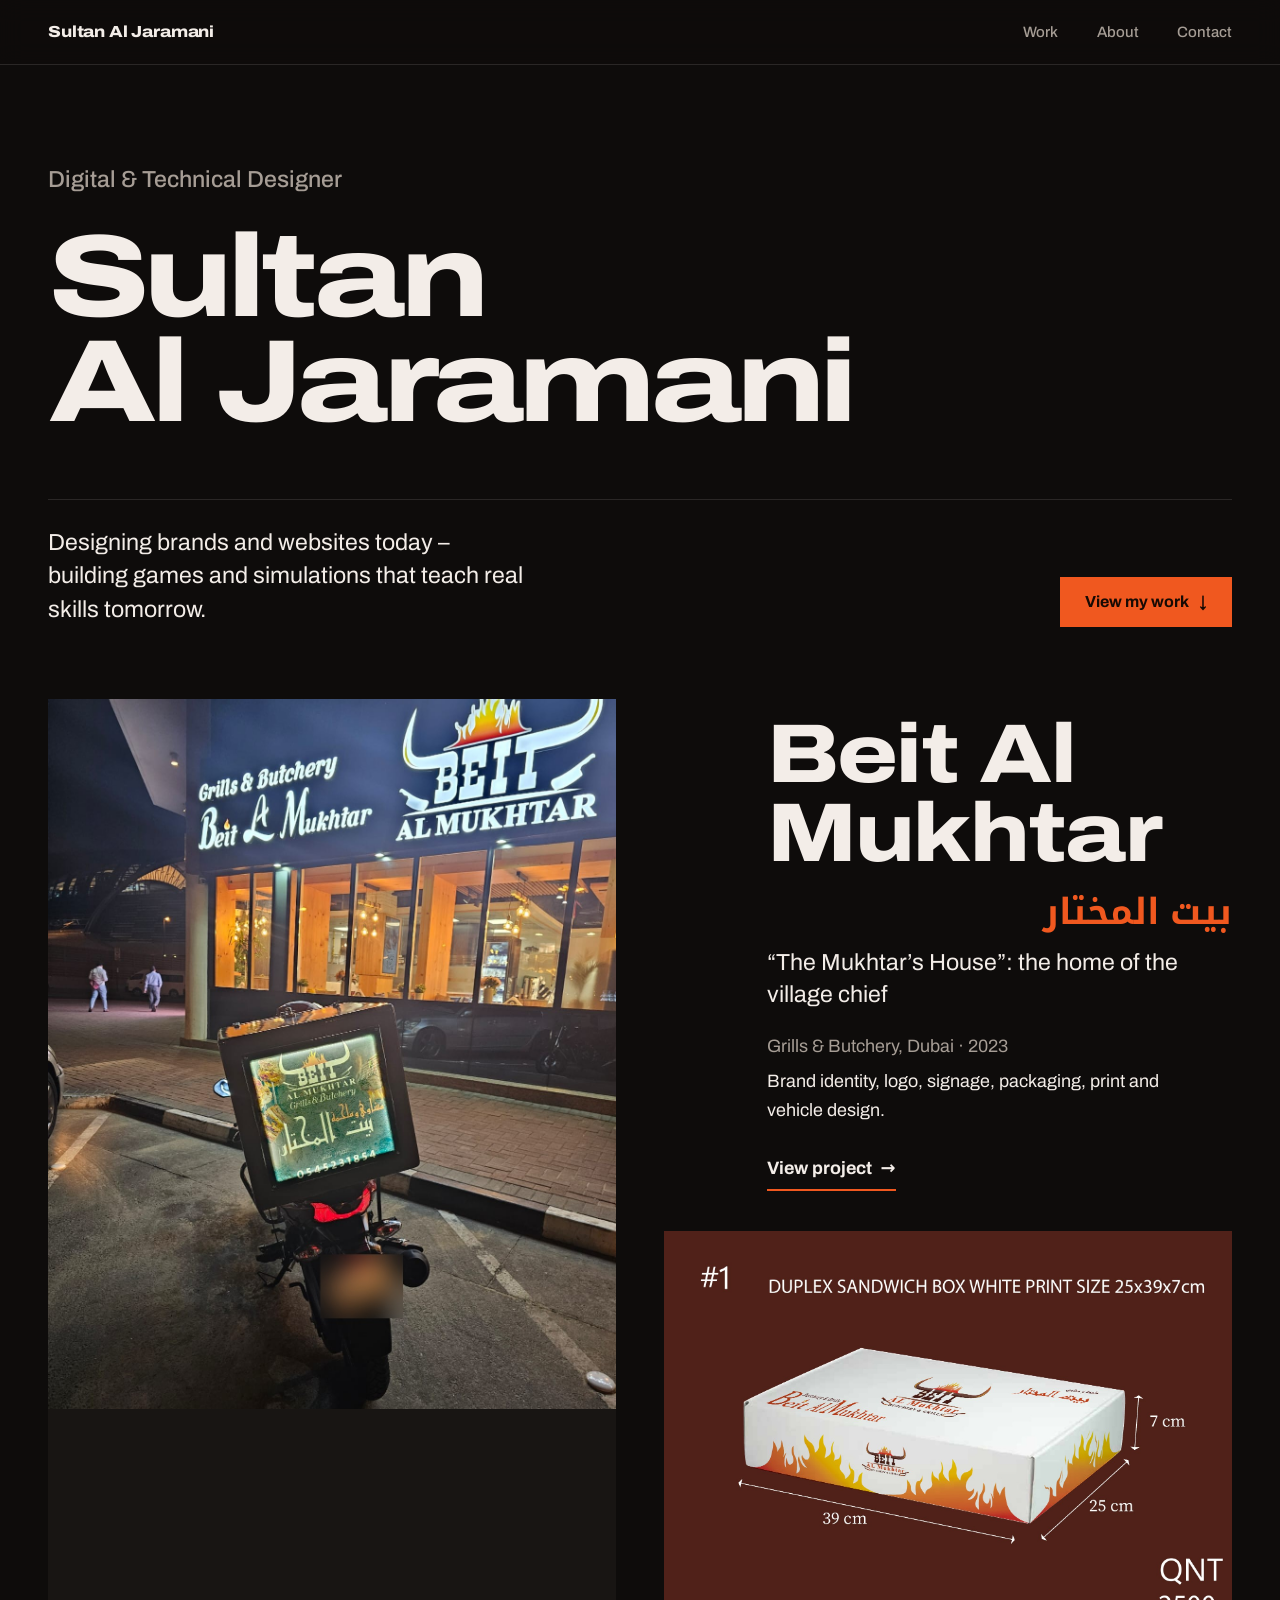
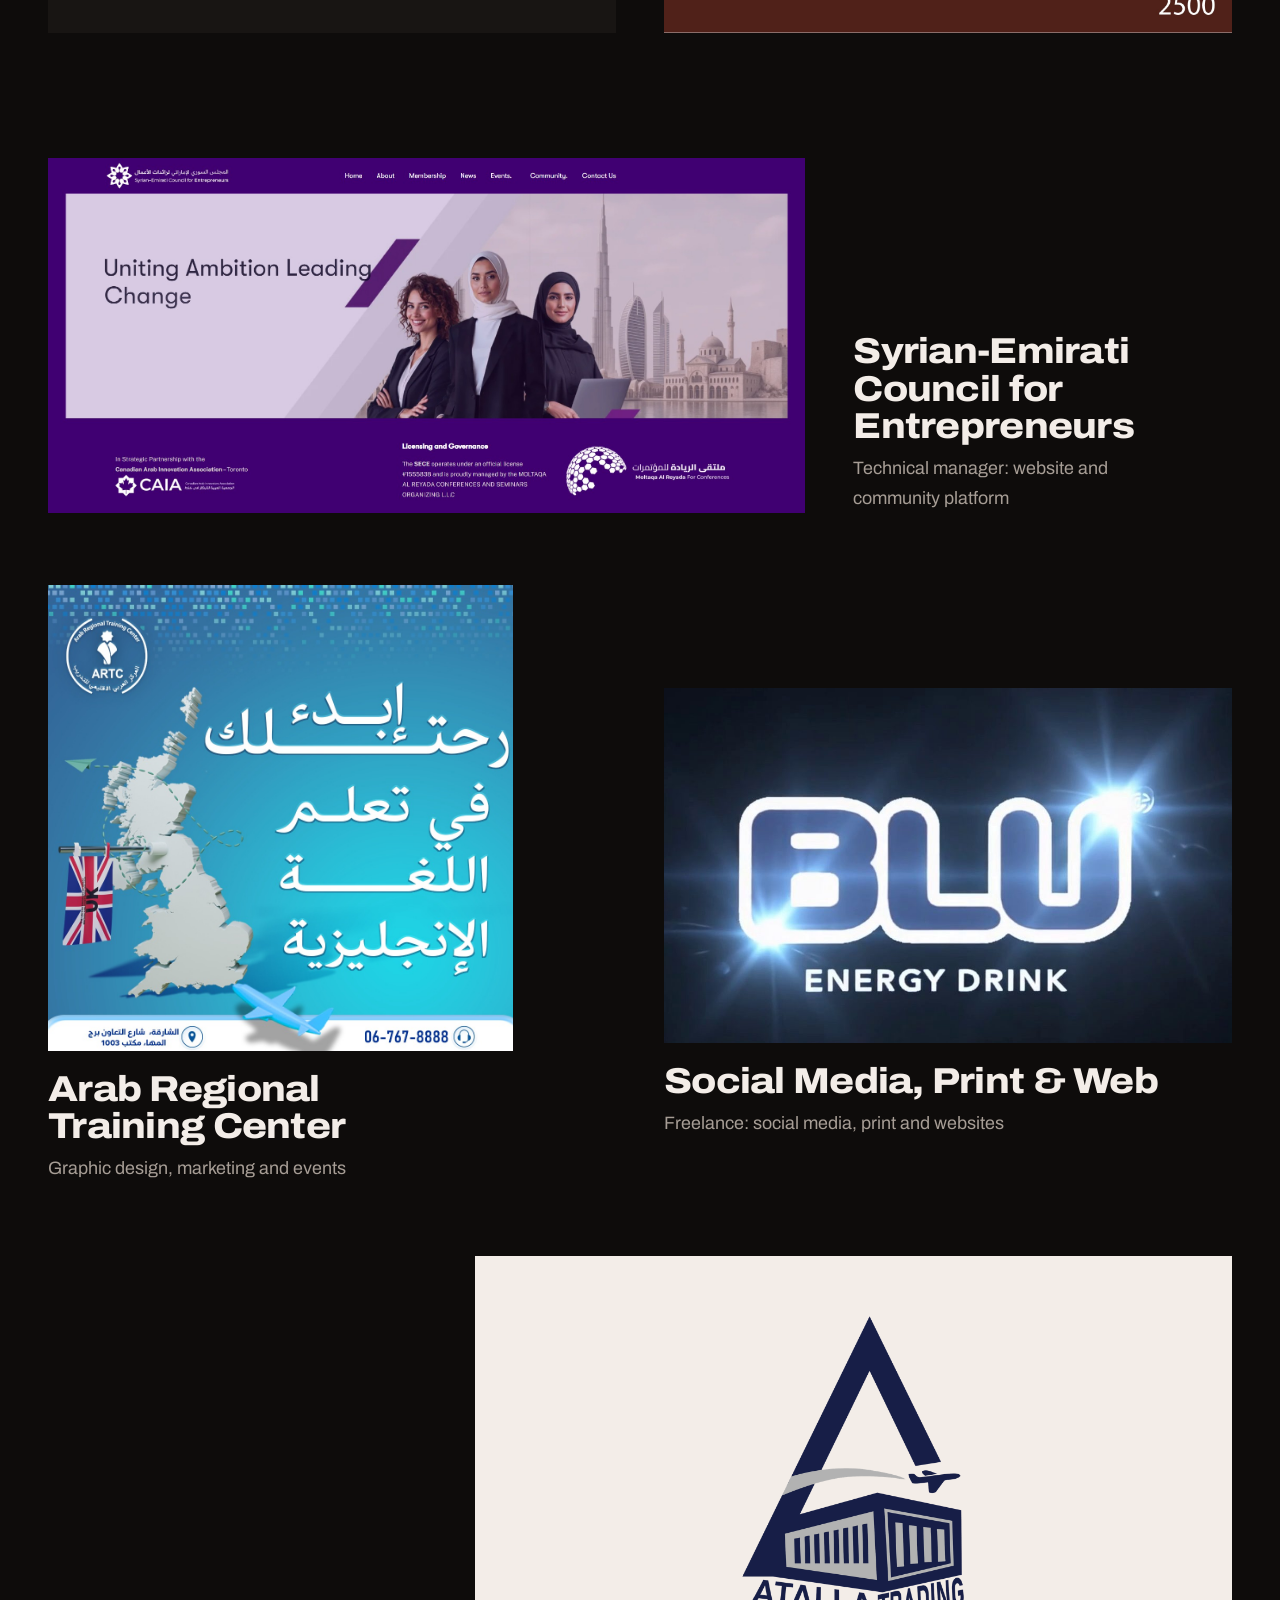
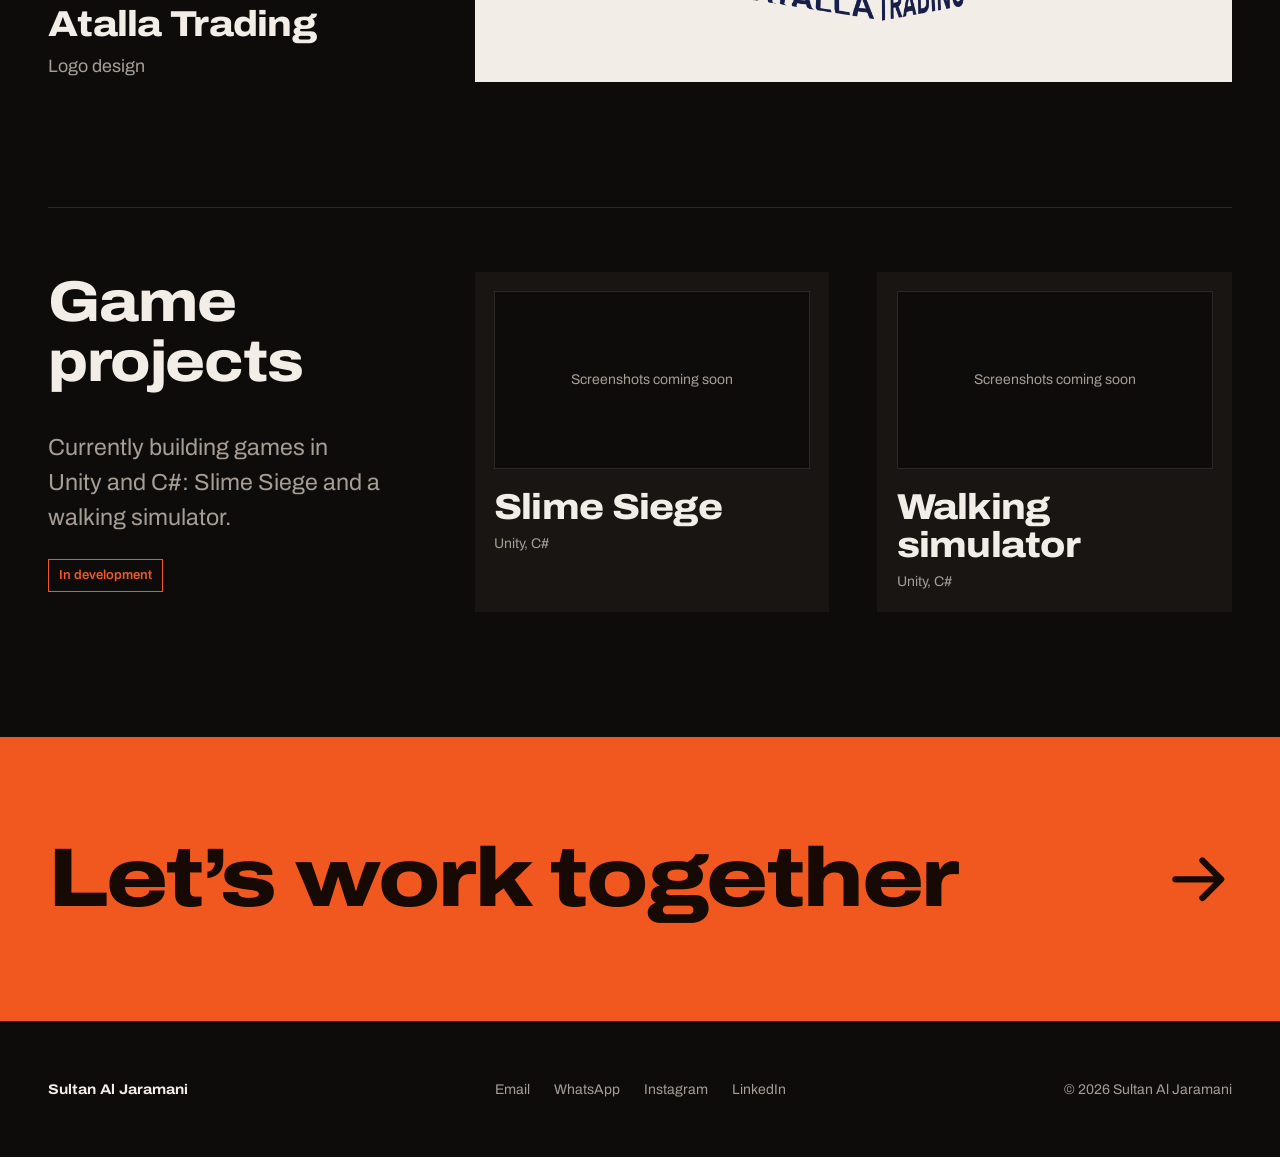
==== index.html @ d16568a1 "First version of my portfolio website Home, five project pages (Beit Al Mukhtar, Syrian-Emirati Coun" ====
<!DOCTYPE html>
<html lang="en">
<head>
  <!-- ======================================================
       HEAD: information for the browser and for Google /
       social media. Visitors don't see this part.
       ====================================================== -->
  <meta charset="utf-8">
  <meta name="viewport" content="width=device-width, initial-scale=1">

  <!-- SEO: the title shows in the browser tab and in Google results -->
  <title>Sultan Al Jaramani | Digital &amp; Technical Designer</title>
  <meta name="description" content="Portfolio of Sultan Al Jaramani, Digital &amp; Technical Designer. Brand identity, websites, social media and print design for businesses in the UAE and the Netherlands.">
  <link rel="canonical" href="https://sultan200355.github.io/">

  <!-- SOCIAL SHARING (Open Graph): the preview card on WhatsApp, LinkedIn, Facebook -->
  <meta property="og:type" content="website">
  <meta property="og:site_name" content="Sultan Al Jaramani">
  <meta property="og:title" content="Sultan Al Jaramani | Digital &amp; Technical Designer">
  <meta property="og:description" content="Designing brands and websites today – building games and simulations that teach real skills tomorrow.">
  <meta property="og:url" content="https://sultan200355.github.io/">
  <meta property="og:image" content="https://sultan200355.github.io/images/og-image.jpg">
  <meta property="og:image:width" content="1200">
  <meta property="og:image:height" content="630">
  <meta property="og:image:alt" content="The Beit Al Mukhtar restaurant sign at night">
  <meta name="twitter:card" content="summary_large_image">

  <meta name="theme-color" content="#0e0c0b">
  <link rel="icon" href="favicon.svg" type="image/svg+xml">

  <!-- Start loading the main font early, so text appears in the right font faster -->
  <link rel="preload" href="fonts/archivo-latin.woff2" as="font" type="font/woff2" crossorigin>
  <link rel="stylesheet" href="css/style.css">

  <!-- Tells the CSS that JavaScript is working (used for the fade-in effect) -->
  <script>document.documentElement.classList.add("js");</script>
  <script src="js/main.js" defer></script>

  <!-- Structured data: helps Google understand this site is about a person -->
  <script type="application/ld+json">
  {
    "@context": "https://schema.org",
    "@type": "Person",
    "name": "Sultan Al Jaramani",
    "jobTitle": "Digital & Technical Designer",
    "url": "https://sultan200355.github.io/"
  }
  </script>
</head>

<body>
  <a class="skip-link" href="#main">Skip to content</a>

  <!-- ======================================================
       HEADER (same on every page)
       aria-current="page" marks the page you are on.
       ====================================================== -->
  <header class="site-header">
    <div class="container site-header__inner">
      <a class="site-logo" href="index.html" aria-label="Sultan Al Jaramani, home">Sultan<span class="site-logo__last"> Al Jaramani</span></a>
      <nav class="site-nav" aria-label="Main">
        <ul class="site-nav__list">
          <li><a href="index.html#work">Work</a></li>
          <li><a href="about.html">About</a></li>
          <li><a href="contact.html">Contact</a></li>
        </ul>
      </nav>
    </div>
  </header>

  <main id="main">

    <!-- ====================================================
         HERO: your name, title and tagline
         ==================================================== -->
    <section class="hero">
      <div class="container">
        <p class="hero__role">Digital &amp; Technical Designer</p>
        <h1 class="hero__name"><span>Sultan</span> <span>Al&nbsp;Jaramani</span></h1>
        <div class="hero__footer">
          <p class="hero__tagline">Designing brands and websites today – building games and simulations that teach real skills tomorrow.</p>
          <a class="btn btn--primary" href="#work">View my work <span class="btn__arrow" aria-hidden="true">&darr;</span></a>
        </div>
      </div>
    </section>

    <!-- ====================================================
         WORK
         ==================================================== -->
    <section id="work" aria-labelledby="work-title">
      <h2 id="work-title" class="sr-only">Selected work</h2>

      <!-- FEATURED PROJECT: Beit Al Mukhtar, shown big -->
      <article class="featured">
        <div class="container featured__grid">
          <a class="media featured__main reveal" href="projects/beit-al-mukhtar.html" tabindex="-1" aria-hidden="true">
            <!-- No loading="lazy" here: this photo is near the top, so it should load right away -->
            <img src="images/beit-al-mukhtar/facade-real-night-delivery.jpg"
                 width="1200" height="1600"
                 alt="Beit Al Mukhtar restaurant at night, with the lit-up sign and a branded delivery box on a motorbike">
          </a>

          <div class="featured__body reveal">
            <h3 class="featured__title">Beit Al Mukhtar</h3>
            <p class="featured__ar" lang="ar" dir="rtl">بيت المختار</p>
            <p class="featured__meaning">&ldquo;The Mukhtar&rsquo;s House&rdquo;: the home of the village chief</p>
            <p class="featured__meta">Grills &amp; Butchery, Dubai · 2023</p>
            <p class="featured__role">Brand identity, logo, signage, packaging, print and vehicle design.</p>
            <a class="link-arrow featured__link" href="projects/beit-al-mukhtar.html">View project <span class="btn__arrow" aria-hidden="true">&rarr;</span></a>
          </div>

          <a class="media featured__second reveal" href="projects/beit-al-mukhtar.html" tabindex="-1" aria-hidden="true">
            <img src="images/beit-al-mukhtar/packaging/packaging-02.jpg"
                 width="1754" height="1241"
                 loading="lazy" decoding="async"
                 alt="Beit Al Mukhtar sandwich box with the logo and printed flames">
          </a>
        </div>
      </article>

      <!-- OTHER PROJECTS -->
      <div class="container work-grid">

        <article class="card card--wide reveal">
          <div class="media card__media">
            <img src="images/syrian-emirati-council/home-desktop.jpg"
                 width="1909" height="897"
                 loading="lazy" decoding="async"
                 alt="Home page of the Syrian-Emirati Council for Entrepreneurs website on desktop">
          </div>
          <div class="card__body">
            <h3 class="card__title"><a href="projects/syrian-emirati-council.html">Syrian-Emirati Council for Entrepreneurs</a></h3>
            <p class="card__meta">Technical manager: website and community platform</p>
          </div>
        </article>

        <article class="card card--left reveal">
          <div class="media card__media">
            <img class="ratio-1x1" src="images/artc/post-english-course.jpg"
                 width="1080" height="1080"
                 loading="lazy" decoding="async"
                 alt="ARTC social media post in Arabic inviting people to start learning English, with a 3D map of the UK and a British flag">
          </div>
          <div class="card__body">
            <h3 class="card__title"><a href="projects/artc.html">Arab Regional Training Center</a></h3>
            <p class="card__meta">Graphic design, marketing and events</p>
          </div>
        </article>

        <article class="card card--right reveal">
          <div class="media card__media">
            <img src="images/social-media/blu-energy-drink-endcard.jpg"
                 width="1080" height="685"
                 loading="lazy" decoding="async"
                 alt="The glowing BLU Energy Drink logo from the end of a video ad">
          </div>
          <div class="card__body">
            <h3 class="card__title"><a href="projects/social-media.html">Social Media, Print &amp; Web</a></h3>
            <p class="card__meta">Freelance: social media, print and websites</p>
          </div>
        </article>

        <!-- card--flip puts the image on the right on wide screens -->
        <article class="card card--wide card--flip reveal">
          <div class="media card__media">
            <div class="logo-panel">
              <img class="logo-panel__img" src="images/atalla-trading/logo.png"
                   width="908" height="1200"
                   loading="lazy" decoding="async"
                   alt="Atalla Trading logo: a large letter A with a shipping container, a cargo plane and the words Atalla Trading, in navy and grey">
            </div>
          </div>
          <div class="card__body">
            <h3 class="card__title"><a href="projects/atalla-trading.html">Atalla Trading</a></h3>
            <p class="card__meta">Logo design</p>
          </div>
        </article>

      </div>
    </section>

    <!-- ====================================================
         GAME PROJECTS: coming soon
         ==================================================== -->
    <section class="games" aria-labelledby="games-title">
      <div class="container games__grid">
        <div class="games__intro reveal">
          <h2 id="games-title" class="section-title">Game projects</h2>
          <p>Currently building games in Unity and C#: Slime Siege and a walking simulator.</p>
          <span class="status">In development</span>
        </div>

        <!-- When you have a screenshot, replace the <div class="soon">...</div> with an <img>
             (see GUIDE.md, section 3c), and add a sentence about the game under the title. -->
        <ul class="games__list">
          <li class="game-card reveal">
            <div class="soon" aria-hidden="true">Screenshots coming soon</div>
            <h3 class="game-card__title">Slime Siege</h3>
            <p class="game-card__meta">Unity, C#</p>
          </li>
          <li class="game-card reveal">
            <div class="soon" aria-hidden="true">Screenshots coming soon</div>
            <h3 class="game-card__title">Walking simulator</h3>
            <p class="game-card__meta">Unity, C#</p>
          </li>
        </ul>
      </div>
    </section>

    <!-- ====================================================
         CALL TO ACTION: the orange band
         ==================================================== -->
    <section class="cta">
      <div class="container">
        <a class="cta__link" href="contact.html">
          <h2 class="cta__title">Let&rsquo;s work together</h2>
          <svg class="icon-arrow cta__arrow" viewBox="0 0 256 256" aria-hidden="true"><path d="M224.49,136.49l-72,72a12,12,0,0,1-17-17L187,140H40a12,12,0,0,1,0-24H187L135.51,64.48a12,12,0,0,1,17-17l72,72A12,12,0,0,1,224.49,136.49Z"/></svg>
        </a>
      </div>
    </section>

  </main>

  <!-- ======================================================
       FOOTER (same on every page)
       ====================================================== -->
  <footer class="site-footer">
    <div class="container site-footer__inner">
      <p class="site-footer__name">Sultan Al Jaramani</p>
      <ul class="site-footer__links">
        <li><a href="mailto:[MY EMAIL]">Email</a></li>
        <li><a href="https://wa.me/[WHATSAPP NUMBER]">WhatsApp</a></li>
        <li><a href="[INSTAGRAM LINK]">Instagram</a></li>
        <li><a href="[LINKEDIN LINK]">LinkedIn</a></li>
      </ul>
      <p class="site-footer__copy">&copy; <span data-year>2026</span> Sultan Al Jaramani</p>
    </div>
  </footer>
</body>
</html>
---- css/style.css ----
/* =========================================================
   SULTAN AL JARAMANI - PORTFOLIO STYLES
   ---------------------------------------------------------
   One stylesheet for the whole site. Every page loads it.

   Contents
   1.  Fonts
   2.  Design tokens   <- change colours, fonts and sizes here
   3.  Base styles
   4.  Layout helpers
   5.  Header and navigation
   6.  Buttons and links
   7.  Placeholders (boxes you still need to fill in)
   8.  Home page
   9.  Project pages
   10. Before/after slider
   11. Galleries
   12. About page
   13. Contact page
   14. Call-to-action band and footer
   15. Lightbox (the big image viewer)
   16. Animations
   ========================================================= */


/* 1. FONTS ------------------------------------------------
   The font files live in /fonts, so the site never asks
   Google (or anyone else) for them. That is faster, and
   better for visitors' privacy (important in the EU).
   "font-display: swap" shows text right away in a backup
   font while the real font is still loading. */

@font-face {
  font-family: "Archivo";
  src: url("../fonts/archivo-latin.woff2") format("woff2");
  font-weight: 100 900;   /* one file holds every weight... */
  font-stretch: 62% 125%; /* ...and every width, from narrow to extra wide */
  font-style: normal;
  font-display: swap;
}

/* The Arabic font is only downloaded on pages that actually
   contain Arabic letters. That is what unicode-range does. */
@font-face {
  font-family: "Noto Kufi Arabic";
  src: url("../fonts/noto-kufi-arabic.woff2") format("woff2");
  font-weight: 100 900;
  font-style: normal;
  font-display: swap;
  unicode-range: U+0600-06FF, U+0750-077F, U+0870-08FF, U+200C-200E, U+FB50-FDFF, U+FE70-FEFC;
}


/* 2. DESIGN TOKENS ----------------------------------------
   "Tokens" are named values. Instead of typing #f0581f in
   twenty places, we type var(--color-accent). Change it
   here once and the whole site updates. */

:root {
  /* Colours */
  --color-bg: #0e0c0b;          /* page background: warm near-black */
  --color-surface: #181513;     /* panels that sit on the background */
  --color-surface-2: #221d1a;   /* a step lighter (used in placeholder stripes) */
  --color-line: rgb(243 237 232 / 0.12);   /* thin divider lines */
  --color-line-strong: rgb(243 237 232 / 0.35);
  --color-text: #f3ede8;        /* main text: warm off-white */
  --color-muted: #a69d95;       /* secondary text */
  --color-accent: #f0581f;      /* flame orange, from the Beit Al Mukhtar brand */
  --color-accent-hover: #ff7038;
  --color-on-accent: #170a04;   /* dark text that sits on orange */
  --color-paper: #f3ede8;       /* light panel for showing logos (dark logos vanish on the dark page) */

  /* Fonts. If a letter is missing in Archivo (like Arabic),
     the browser moves on to the next font in the list. */
  --font-sans: "Archivo", "Noto Kufi Arabic", system-ui, -apple-system, "Segoe UI", Roboto, sans-serif;
  --font-arabic: "Noto Kufi Arabic", "Segoe UI", Tahoma, sans-serif;

  /* Font sizes. clamp(smallest, ideal, largest) makes text
     grow smoothly with the screen width, no jumps. */
  --step--1: 0.875rem;
  --step-0: clamp(1rem, 0.96rem + 0.2vw, 1.125rem);
  --step-1: clamp(1.15rem, 1.05rem + 0.5vw, 1.5rem);
  --step-2: clamp(1.45rem, 1.15rem + 1.4vw, 2.25rem);
  --step-3: clamp(1.9rem, 1.2rem + 3vw, 3.75rem);
  --step-4: clamp(2.4rem, 1.2rem + 5vw, 6rem);
  --step-5: clamp(2.5rem, 0.5rem + 8.5vw, 8.75rem);

  /* Spacing */
  --gutter: clamp(1rem, 4vw, 3rem);              /* space at the screen edges and between columns */
  --space-section: clamp(4.5rem, 3rem + 6vw, 9rem); /* space between big sections */
  --max-width: 1360px;                            /* the content never gets wider than this */
  --header-h: 4rem;

  /* Motion: a soft "ease out" curve used by every animation */
  --ease-out: cubic-bezier(0.16, 1, 0.3, 1);
}


/* 3. BASE STYLES ------------------------------------------
   A small reset so every browser starts from the same place,
   then the default look of text, links and images. */

*,
*::before,
*::after {
  box-sizing: border-box;
}

* {
  margin: 0;
}

html {
  color-scheme: dark;
  -webkit-text-size-adjust: 100%;
  text-size-adjust: 100%;
  /* when you jump to #work, leave room for the sticky header */
  scroll-padding-top: calc(var(--header-h) + 1.5rem);
}

body {
  min-height: 100dvh;
  background: var(--color-bg);
  color: var(--color-text);
  font-family: var(--font-sans);
  font-size: var(--step-0);
  font-stretch: 100%;
  line-height: 1.65;
  -webkit-font-smoothing: antialiased;
  -moz-osx-font-smoothing: grayscale;
}

img,
svg {
  display: block;
  max-width: 100%;
  height: auto;
}

a {
  color: inherit;
  text-decoration-thickness: 1px;
  text-underline-offset: 0.2em;
}

h1,
h2,
h3 {
  font-weight: 800;
  font-stretch: 112%;
  line-height: 1.05;
  letter-spacing: -0.02em;
  text-wrap: balance;
}

p {
  text-wrap: pretty;
}

ul[class],
ol[class] {
  list-style: none;
  padding: 0;
}

/* The orange ring you see when using the Tab key. Never remove it:
   keyboard users need it to know where they are. */
:focus-visible {
  outline: 2px solid var(--color-accent);
  outline-offset: 3px;
}

::selection {
  background: var(--color-accent);
  color: var(--color-on-accent);
}

/* ARABIC TEXT. Any element with lang="ar" uses the Arabic font.
   Letter-spacing must stay 0, otherwise Arabic letters stop
   joining up. The direction (right-to-left) comes from the
   dir="rtl" attribute in the HTML. */
[lang="ar"] {
  font-family: var(--font-arabic);
  font-stretch: normal;
  letter-spacing: 0;
  line-height: 1.5;
}


/* 4. LAYOUT HELPERS --------------------------------------- */

/* .container keeps content centred, with space at the edges */
.container {
  width: min(100% - 2 * var(--gutter), var(--max-width));
  margin-inline: auto;
}

/* Hides something visually but keeps it for screen readers */
.sr-only {
  position: absolute;
  width: 1px;
  height: 1px;
  padding: 0;
  margin: -1px;
  overflow: hidden;
  clip: rect(0 0 0 0);
  white-space: nowrap;
  border: 0;
}

/* "Skip to content" link: invisible until a keyboard user presses Tab */
.skip-link {
  position: absolute;
  top: -100px;
  left: var(--gutter);
  z-index: 20;
  padding: 0.75rem 1rem;
  background: var(--color-accent);
  color: var(--color-on-accent);
  font-weight: 700;
  text-decoration: none;
}

.skip-link:focus {
  top: 0.75rem;
}

.section-title {
  font-size: var(--step-3);
  margin-bottom: clamp(1.75rem, 3vw, 3rem);
}


/* 5. HEADER AND NAVIGATION ---------------------------------
   The header "sticks" to the top while you scroll. */

.site-header {
  position: sticky;
  top: 0;
  z-index: 10;
  background: rgb(14 12 11 / 0.86);
  -webkit-backdrop-filter: blur(12px);
  backdrop-filter: blur(12px);
  border-bottom: 1px solid var(--color-line);
}

.site-header__inner {
  display: flex;
  align-items: center;
  justify-content: space-between;
  gap: 1rem;
  height: var(--header-h);
}

.site-logo {
  font-weight: 800;
  font-stretch: 115%;
  font-size: 1rem;
  letter-spacing: -0.01em;
  text-decoration: none;
  white-space: nowrap;
}

.site-nav__list {
  display: flex;
  gap: clamp(1.1rem, 3vw, 2.5rem);
}

.site-nav__list a {
  position: relative;
  display: block;
  padding-block: 0.5rem;
  color: var(--color-muted);
  font-size: 0.9375rem;
  font-weight: 500;
  text-decoration: none;
  transition: color 0.2s;
}

.site-nav__list a:hover,
.site-nav__list a[aria-current="page"] {
  color: var(--color-text);
}

/* the orange line under the page you are on */
.site-nav__list a[aria-current="page"]::after {
  content: "";
  position: absolute;
  left: 0;
  right: 0;
  bottom: 0.2rem;
  height: 2px;
  background: var(--color-accent);
}

/* On very small phones, show only "Sultan" so the menu fits on one line */
@media (max-width: 26rem) {
  .site-logo__last {
    display: none;
  }
}


/* 6. BUTTONS AND LINKS ------------------------------------ */

.btn {
  display: inline-flex;
  align-items: center;
  gap: 0.6em;
  padding: 1em 1.5em;
  border: 1px solid transparent;
  font-size: 1rem;
  font-weight: 700;
  line-height: 1;
  text-decoration: none;
  white-space: nowrap;
  transition: background-color 0.25s, border-color 0.25s, color 0.25s, transform 0.15s;
}

.btn:active {
  transform: translateY(1px); /* a tiny "press" feeling */
}

/* Orange button with dark text (dark on orange is easy to read; white on orange is not) */
.btn--primary {
  background: var(--color-accent);
  color: var(--color-on-accent);
}

.btn--primary:hover {
  background: var(--color-accent-hover);
}

/* Outline button */
.btn--ghost {
  border-color: var(--color-line-strong);
  color: var(--color-text);
}

.btn--ghost:hover {
  border-color: var(--color-text);
}

/* A button for something that is not ready yet (GitHub, itch.io) */
.btn--disabled {
  border-color: var(--color-line);
  color: var(--color-muted);
  cursor: not-allowed;
}

.btn__arrow {
  transition: transform 0.3s var(--ease-out);
}

.btn:hover .btn__arrow,
.link-arrow:hover .btn__arrow {
  transform: translateX(4px);
}

.btn:hover .btn__arrow--out,
.link-arrow:hover .btn__arrow--out {
  transform: translate(3px, -3px);
}

/* A text link with an orange underline and an arrow */
.link-arrow {
  display: inline-flex;
  align-items: center;
  gap: 0.5em;
  padding-bottom: 0.3em;
  border-bottom: 2px solid var(--color-accent);
  font-weight: 700;
  text-decoration: none;
}

.link-arrow:hover {
  color: var(--color-accent);
}


/* 7. PLACEHOLDERS -----------------------------------------
   These dashed orange boxes mark every spot where YOU still
   need to add your own text or images. When you replace one,
   delete the whole placeholder element. */

.placeholder {
  padding: 1.25rem 1.5rem;
  border: 1px dashed var(--color-accent);
  background: rgb(240 88 31 / 0.07);
  color: var(--color-text);
}

.placeholder::before {
  content: "Placeholder";
  display: block;
  margin-bottom: 0.4rem;
  color: var(--color-accent);
  font-size: 0.75rem;
  font-weight: 700;
  letter-spacing: 0.06em;
  text-transform: uppercase;
}

.placeholder + .placeholder {
  margin-top: 1rem;
}

/* An empty image slot, with stripes so it clearly looks "unfinished" */
.ph-img {
  display: grid;
  place-items: center;
  width: 100%;
  aspect-ratio: var(--ratio, 16 / 10);
  padding: 1rem;
  border: 1px dashed rgb(240 88 31 / 0.55);
  background: repeating-linear-gradient(
    -45deg,
    var(--color-surface) 0 14px,
    var(--color-surface-2) 14px 28px
  );
  color: var(--color-muted);
  font-size: var(--step--1);
  font-weight: 500;
  line-height: 1.4;
  text-align: center;
}

/* Aspect-ratio helpers for placeholders (width / height) */
.ratio-16x10 { --ratio: 16 / 10; }
.ratio-16x9  { --ratio: 16 / 9; }
.ratio-4x3   { --ratio: 4 / 3; }
.ratio-4x5   { --ratio: 4 / 5; }
.ratio-1x1   { --ratio: 1 / 1; }
.ratio-9x16  { --ratio: 9 / 16; }
.ratio-card  { --ratio: 85 / 55; } /* business card */


/* 8. HOME PAGE -------------------------------------------- */

/* 8a. Hero: your name, title and tagline */
.hero {
  padding-block: clamp(3rem, 1.5rem + 6vw, 6rem) clamp(2.5rem, 1.5rem + 4vw, 4.5rem);
}

.hero__role {
  margin-bottom: clamp(1rem, 2vw, 1.75rem);
  color: var(--color-muted);
  font-size: var(--step-1);
  font-weight: 500;
}

.hero__name {
  font-size: var(--step-5);
  font-stretch: 125%; /* extra wide letters, like a shop sign */
  line-height: 0.9;
  letter-spacing: -0.04em;
}

.hero__name span {
  display: block; /* "Sultan" on line 1, "Al Jaramani" on line 2 */
}

.hero__footer {
  display: grid;
  gap: 1.75rem;
  align-items: end;
  margin-top: clamp(2rem, 1rem + 4vw, 4rem);
  padding-top: clamp(1.25rem, 2vw, 2rem);
  border-top: 1px solid var(--color-line);
}

.hero__tagline {
  max-width: 38ch;
  font-size: var(--step-1);
  line-height: 1.45;
}

@media (min-width: 48rem) {
  .hero__footer {
    grid-template-columns: minmax(0, 1fr) auto;
  }
}

/* On small phones the extra-wide letters would not fit, so we narrow them a bit */
@media (max-width: 30rem) {
  .hero__name {
    font-stretch: 108%;
  }
}

/* 8b. Images that zoom in a little on hover */
.media {
  display: block;
  overflow: hidden;
  background: var(--color-surface);
}

.media img {
  width: 100%;
  transition: transform 0.9s var(--ease-out);
}

a.media:hover img,
.card:hover .media img {
  transform: scale(1.035);
}

/* 8c. Featured project (Beit Al Mukhtar), shown big */
.featured {
  padding-bottom: var(--space-section);
}

.featured__grid {
  display: grid;
  gap: 1.75rem;
}

.featured__main img {
  aspect-ratio: 4 / 5;
  object-fit: cover;
  object-position: 50% 20%;
}

.featured__title {
  font-size: var(--step-4);
  font-stretch: 118%;
  line-height: 0.95;
}

.featured__ar {
  margin-top: 0.75rem;
  color: var(--color-accent);
  font-size: var(--step-2);
  font-weight: 700;
}

/* The English meaning of the name, under the Arabic */
.featured__meaning,
.p-hero__meaning {
  margin-top: 0.5rem;
  color: var(--color-text);
  font-size: var(--step-1);
  line-height: 1.4;
}

.featured__meta {
  margin-top: 1.25rem;
  color: var(--color-muted);
}

.featured__role {
  max-width: 40ch;
  margin-top: 0.35rem;
}

.featured__link {
  margin-top: 1.75rem;
}

/* On wide screens: big photo on the left, text and a second image on the right.
   On phones everything simply stacks: text, photo, second image. */
@media (min-width: 56rem) {
  .featured__grid {
    grid-template-columns: repeat(12, minmax(0, 1fr));
    grid-template-rows: auto 1fr;
    column-gap: var(--gutter);
    row-gap: 2.5rem;
  }

  .featured__main {
    grid-column: 1 / 7;
    grid-row: 1 / 3;
  }

  .featured__body {
    grid-column: 8 / 13;
    grid-row: 1;
    padding-top: 1rem;
  }

  .featured__second {
    grid-column: 7 / 13;
    grid-row: 2;
    align-self: end;
  }
}

@media (max-width: 55.99rem) {
  .featured__body {
    order: -1; /* text first on phones */
  }
}

/* 8d. Grid of the other projects */
.work-grid {
  display: grid;
  gap: clamp(3rem, 6vw, 4.5rem) var(--gutter);
}

.card {
  position: relative; /* lets the title link cover the whole card */
}

.card__media img {
  aspect-ratio: var(--ratio, 16 / 10);
  object-fit: cover;
  object-position: top;
}

.card--wide .card__media img {
  aspect-ratio: auto; /* wide screenshots keep their own shape */
}

.card__body {
  padding-top: 1.25rem;
}

.card__title {
  font-size: var(--step-2);
  transition: color 0.25s;
}

.card__title a {
  text-decoration: none;
}

/* This invisible layer stretches the link over the whole card,
   so clicking the image works too. */
.card__title a::after {
  content: "";
  position: absolute;
  inset: 0;
}

.card__title a:focus-visible {
  outline: none;
}

.card:has(a:focus-visible) {
  outline: 2px solid var(--color-accent);
  outline-offset: 8px;
}

.card:hover .card__title {
  color: var(--color-accent);
}

.card__meta {
  margin-top: 0.5rem;
  color: var(--color-muted);
}

@media (min-width: 48rem) {
  .work-grid {
    grid-template-columns: repeat(12, minmax(0, 1fr));
  }

  .card--wide {
    grid-column: 1 / -1;
  }

  .card--left {
    grid-column: 1 / 6;
  }

  /* pushed down a little so the two cards don't line up like a template */
  .card--right {
    grid-column: 7 / 13;
    margin-top: clamp(3rem, 8vw, 7rem);
  }
}

@media (min-width: 64rem) {
  .card--wide {
    display: grid;
    grid-template-columns: 2fr 1fr;
    gap: var(--gutter);
    align-items: end;
  }

  .card--wide .card__body {
    padding-top: 0;
  }

  /* Flipped version: text on the left, image on the right */
  .card--flip {
    grid-template-columns: 1fr 2fr;
  }

  .card--flip .card__media {
    order: 2;
  }
}

/* 8f. Logo panel: shows a logo centred on a light background */
.logo-panel {
  position: relative;
  aspect-ratio: var(--ratio, 16 / 9);
  background: var(--color-paper);
}

.logo-panel .logo-panel__img {
  position: absolute;
  inset: 10%;
  width: 80%;
  height: 80%;
  aspect-ratio: auto;
  object-fit: contain; /* never crop a logo */
}

/* 8e. Game projects teaser */
.games {
  padding-top: var(--space-section); /* no bottom padding: the orange band below adds its own space */
}

.games__grid {
  display: grid;
  gap: 2.5rem;
  padding-top: clamp(2.5rem, 5vw, 4rem);
  border-top: 1px solid var(--color-line);
}

.games__intro p {
  max-width: 36ch;
  margin-top: 1.25rem;
  color: var(--color-muted);
  font-size: var(--step-1);
  line-height: 1.5;
}

.games__list {
  display: grid;
  gap: var(--gutter);
}

.game-card {
  padding: clamp(0.75rem, 1.5vw, 1.25rem);
  background: var(--color-surface);
}

/* An honest "nothing to show yet" panel (not a placeholder you must fill in) */
.soon {
  display: grid;
  place-items: center;
  aspect-ratio: 16 / 9;
  border: 1px solid var(--color-line);
  background: var(--color-bg);
  color: var(--color-muted);
  font-size: var(--step--1);
}

.game-card__title {
  margin-top: 1.25rem;
  font-size: var(--step-2);
}

.game-card__meta {
  margin-top: 0.35rem;
  color: var(--color-muted);
  font-size: var(--step--1);
}

.game-card .placeholder {
  margin-top: 1rem;
  font-size: var(--step--1);
}

/* A small label for "In development" (a real status, so it earns its place) */
.status {
  display: inline-block;
  margin-top: 1.5rem;
  padding: 0.35em 0.75em;
  border: 1px solid var(--color-accent);
  color: var(--color-accent);
  font-size: 0.8125rem;
  font-weight: 600;
}

@media (min-width: 40rem) {
  .games__list {
    grid-template-columns: 1fr 1fr;
  }
}

@media (min-width: 64rem) {
  .games__grid {
    grid-template-columns: 4fr 8fr;
    gap: var(--gutter);
  }
}


/* 9. PROJECT PAGES ---------------------------------------- */

/* 9a. Project hero */
.p-hero {
  padding-block: clamp(2rem, 4vw, 3.5rem) clamp(2.5rem, 5vw, 4.5rem);
}

.back-link {
  display: inline-flex;
  gap: 0.5em;
  margin-bottom: clamp(1.75rem, 4vw, 3rem);
  color: var(--color-muted);
  font-size: 0.9375rem;
  text-decoration: none;
}

.back-link:hover {
  color: var(--color-text);
}

.p-hero__title {
  font-size: var(--step-4);
  font-stretch: 118%;
  line-height: 0.95;
}

.p-hero__ar {
  margin-top: 0.75rem;
  color: var(--color-accent);
  font-size: var(--step-2);
  font-weight: 700;
}

.p-hero__sub {
  margin-top: 1rem;
  color: var(--color-muted);
  font-size: var(--step-1);
}

.p-hero__actions {
  display: flex;
  flex-wrap: wrap;
  gap: 0.75rem;
  margin-top: 2rem;
}

.p-hero__media {
  margin-top: clamp(2rem, 5vw, 3.5rem);
}

.p-hero__media img {
  width: 100%;
  max-height: 78svh; /* very tall images get trimmed so the hero fits the screen */
  object-fit: cover;
}

/* Split version: text left, tall photo right (used for Beit Al Mukhtar) */
.p-hero--split .p-hero__media img {
  aspect-ratio: 4 / 5;
  object-fit: cover;
  object-position: 50% 20%;
}

/* ...or a square image, like a social media post (used for ARTC) */
.p-hero--split .p-hero__media--square img {
  aspect-ratio: 1 / 1;
}

/* ...or a logo panel (used for Atalla Trading): the logo must never be cropped */
.p-hero__media .logo-panel .logo-panel__img {
  width: 80%;
  max-height: none;
  aspect-ratio: auto;
  object-fit: contain;
}

@media (min-width: 56rem) {
  .p-hero--split .p-hero__grid {
    display: grid;
    grid-template-columns: repeat(12, minmax(0, 1fr));
    column-gap: var(--gutter);
    align-items: end;
  }

  .p-hero--split .p-hero__text {
    grid-column: 1 / 7;
  }

  .p-hero--split .p-hero__media {
    grid-column: 8 / 13;
    margin-top: 0;
  }
}

/* 9b. Quick facts: client, year, role, tools */
.facts {
  border-block: 1px solid var(--color-line);
}

.facts__list {
  display: grid;
  grid-template-columns: repeat(2, minmax(0, 1fr));
  gap: 1.5rem var(--gutter);
  padding-block: 1.75rem;
}

.facts__list dt {
  margin-bottom: 0.3rem;
  color: var(--color-muted);
  font-size: 0.8125rem;
}

.facts__list dd {
  margin: 0;
  font-weight: 500;
  line-height: 1.45;
}

@media (min-width: 48rem) {
  .facts__list {
    grid-template-columns: repeat(4, minmax(0, 1fr));
  }
}

/* 9c. Text blocks: heading on the left, your text on the right */
.cs {
  padding-top: clamp(3.5rem, 7vw, 7rem);
}

.cs__grid {
  display: grid;
  gap: 1.25rem;
}

.cs__title {
  font-size: var(--step-2);
}

.cs__body {
  max-width: 68ch;
}

.cs__body p + p {
  margin-top: 1em;
}

@media (min-width: 56rem) {
  .cs__grid {
    grid-template-columns: 4fr 8fr;
    gap: var(--gutter);
  }
}

/* A section that is mostly images (slider, production, gallery) */
.media-section {
  padding-top: clamp(3.5rem, 7vw, 7rem);
}

.media-section__head {
  max-width: 68ch;
  margin-bottom: clamp(1.75rem, 3vw, 2.5rem);
}

.media-section__head h2 {
  font-size: var(--step-3);
}

.media-section__head h3 {
  font-size: var(--step-2);
}

.media-section__head .placeholder {
  margin-top: 1.25rem;
}

.subhead {
  margin: clamp(2.5rem, 5vw, 4rem) 0 1.25rem;
  font-size: var(--step-1);
  font-stretch: 105%;
}

.media-section__head + .subhead {
  margin-top: 0;
}

/* Desktop screenshot next to a phone screenshot, both the same height.
   The column sizes come from the image shapes: a 1440x900 desktop shot
   and a 780x1688 phone shot are equally tall at widths 1440 : 416. */
.device-pair {
  display: grid;
  gap: clamp(0.75rem, 1.5vw, 1.25rem);
  align-items: end;
}

@media (min-width: 48rem) {
  .device-pair {
    grid-template-columns: 1440fr 416fr;
  }
}

/* Colour palette swatches */
.swatches {
  display: grid;
  grid-template-columns: repeat(auto-fill, minmax(10rem, 1fr));
  gap: clamp(0.75rem, 1.5vw, 1.25rem);
}

.swatch__chip {
  display: block;
  aspect-ratio: 3 / 2;
  border: 1px solid var(--color-line);
}

.swatch__name {
  display: block;
  margin-top: 0.75rem;
  font-weight: 600;
}

.swatch__hex {
  color: var(--color-muted);
  font-size: var(--step--1);
}

/* Figures and their captions */
.figure figcaption {
  margin-top: 0.75rem;
  color: var(--color-muted);
  font-size: var(--step--1);
  line-height: 1.5;
}

.figure figcaption strong {
  color: var(--color-text);
  font-weight: 600;
}

/* 9d. "Designed for production": flat print files next to 3D views */
.pair {
  display: grid;
  gap: clamp(1rem, 2vw, 1.5rem);
}

.pair .media img {
  aspect-ratio: 1754 / 1241;
  object-fit: cover;
}

.production-stack {
  display: grid;
  gap: clamp(2rem, 4vw, 3rem);
}

@media (min-width: 48rem) {
  .pair {
    grid-template-columns: 1fr 1fr;
  }
}

/* One image with its caption beside it (on wide screens) */
@media (min-width: 56rem) {
  .figure--side {
    display: grid;
    grid-template-columns: 8fr 4fr;
    gap: var(--gutter);
    align-items: end;
  }

  .figure--side figcaption {
    margin-top: 0;
    max-width: 28ch;
  }
}

/* 9d-2. Client list: year on the left, client and work on the right */
.client-list li {
  display: grid;
  grid-template-columns: 4.5rem minmax(0, 1fr);
  gap: 1rem;
  padding-block: 1.25rem;
  border-top: 1px solid var(--color-line);
}

.client-list li:first-child {
  padding-top: 0;
  border-top: 0;
}

.client-list__year {
  color: var(--color-muted);
  font-variant-numeric: tabular-nums;
  line-height: 1.9;
}

.client-list__name {
  font-size: var(--step-1);
  font-stretch: 105%;
}

.client-list p {
  margin-top: 0.35rem;
  color: var(--color-muted);
}

.client-list a {
  color: var(--color-text);
}

.client-list a:hover {
  color: var(--color-accent);
}

/* 9e. Link to the next project */
.next {
  margin-top: var(--space-section);
  border-top: 1px solid var(--color-line);
}

.next__link {
  display: block;
  padding-block: clamp(2.5rem, 6vw, 5rem);
  text-decoration: none;
}

.next__label {
  display: block;
  margin-bottom: 0.75rem;
  color: var(--color-muted);
}

.next__title {
  display: inline-flex;
  flex-wrap: wrap;
  align-items: baseline;
  gap: 0 0.4em;
  font-size: var(--step-3);
  font-weight: 800;
  font-stretch: 115%;
  line-height: 1.05;
  letter-spacing: -0.02em;
  transition: color 0.25s;
}

.next__link:hover .next__title {
  color: var(--color-accent);
}


/* 10. BEFORE/AFTER SLIDER ----------------------------------
   Two photos are stacked on top of each other. The top one
   (the concept) is cut off at the handle position, which is
   stored in the --pos variable. JavaScript changes --pos
   when you drag. */

.compare {
  /* never taller than the screen, so you can always see the whole thing */
  width: min(100%, (100svh - 9rem) * 4 / 3);
  margin-inline: auto;
}

.compare__frame {
  --pos: 50%;
  position: relative;
  overflow: hidden;
  aspect-ratio: 4 / 3;
  background: var(--color-surface);
  cursor: ew-resize;
  touch-action: pan-y; /* phones: up/down still scrolls the page, left/right moves the slider */
  user-select: none;
  -webkit-user-select: none;
}

.compare__img {
  position: absolute;
  inset: 0;
  width: 100%;
  height: 100%;
  object-fit: cover;
  pointer-events: none;
}

.compare__img--before {
  clip-path: inset(0 calc(100% - var(--pos)) 0 0);
}

.compare__line {
  position: absolute;
  top: 0;
  bottom: 0;
  left: var(--pos);
  width: 2px;
  background: var(--color-text);
  transform: translateX(-50%);
  pointer-events: none;
}

.compare__knob {
  position: absolute;
  top: 50%;
  left: 50%;
  display: grid;
  place-items: center;
  width: 3rem;
  height: 3rem;
  background: var(--color-accent);
  color: var(--color-on-accent);
  font-size: 1.5rem;
  font-weight: 800;
  line-height: 1;
  letter-spacing: 0.15em;
  transform: translate(-50%, -50%);
}

/* Show the focus ring on the knob when the slider is used with the keyboard */
.compare__frame:has(.compare__range:focus-visible) .compare__knob {
  outline: 2px solid var(--color-text);
  outline-offset: 3px;
}

.compare__label {
  position: absolute;
  bottom: 1rem;
  padding: 0.35em 0.75em;
  background: rgb(14 12 11 / 0.8);
  font-size: 0.8125rem;
  font-weight: 600;
  pointer-events: none;
}

.compare__label--before { left: 1rem; }
.compare__label--after  { right: 1rem; }

/* The real (invisible) slider control, for keyboard and screen readers */
.compare__range {
  position: absolute;
  inset: auto 0 0 0;
  width: 100%;
  opacity: 0;
  pointer-events: none;
}


/* 11. GALLERIES ------------------------------------------- */

/* 11a. Standard grid gallery */
.gallery {
  display: grid;
  grid-template-columns: repeat(2, minmax(0, 1fr));
  gap: clamp(0.75rem, 1.5vw, 1.25rem);
}

.gallery__item {
  display: block;
  overflow: hidden;
  background: var(--color-surface);
  cursor: zoom-in;
}

.gallery__item img {
  width: 100%;
  height: 100%;
  object-fit: cover;
  transition: transform 0.9s var(--ease-out);
}

.gallery__item:hover img {
  transform: scale(1.035);
}

/* Two-column gallery for website screenshots: the first one spans the full row */
.gallery--two {
  grid-template-columns: minmax(0, 1fr);
}

.gallery__item--full {
  grid-column: 1 / -1;
}

@media (min-width: 48rem) {
  .gallery.gallery--two {
    grid-template-columns: repeat(2, minmax(0, 1fr));
  }
}

/* Landscape packaging images all share the same shape */
.gallery--landscape .gallery__item img {
  aspect-ratio: 1754 / 1241;
}

@media (min-width: 48rem) {
  .gallery {
    grid-template-columns: repeat(3, minmax(0, 1fr));
  }

  /* one bigger image at the start of a group, for rhythm */
  .gallery__item--large {
    grid-column: span 2;
    grid-row: span 2;
  }

  .gallery--landscape .gallery__item--large img {
    aspect-ratio: auto;
  }
}

/* 11b. Brand gallery (Beit Al Mukhtar): menus big, then three smaller pieces */
.gallery--brand {
  grid-template-columns: repeat(2, minmax(0, 1fr));
}

.gallery--brand .gallery__item img {
  aspect-ratio: 5 / 7;
}

.gallery--brand .gallery__item:last-child {
  grid-column: 1 / -1; /* on phones the 5th image takes the full row */
}

.gallery--brand .gallery__item:last-child img {
  aspect-ratio: 4 / 3;
}

@media (min-width: 48rem) {
  .gallery--brand {
    grid-template-columns: repeat(6, minmax(0, 1fr));
  }

  .gallery--brand .gallery__item {
    grid-column: span 2;
  }

  .gallery--brand .gallery__item:nth-child(-n + 2) {
    grid-column: span 3;
  }

  .gallery--brand .gallery__item:last-child {
    grid-column: span 2;
  }

  .gallery--brand .gallery__item:last-child img {
    aspect-ratio: 5 / 7;
  }
}

/* 11c. Masonry gallery: images keep their own height and
   flow into columns, like Pinterest. Pure CSS, no JavaScript. */
.masonry {
  columns: 3 260px;
  column-gap: clamp(0.75rem, 1.5vw, 1.25rem);
}

.masonry > * {
  margin-bottom: clamp(0.75rem, 1.5vw, 1.25rem);
  break-inside: avoid;
}

.masonry .gallery__item img {
  height: auto;
}

/* A video inside a gallery */
.video-item video {
  display: block;
  width: 100%;
  height: auto;
  background: var(--color-surface);
}

.video-item figcaption {
  margin-top: 0.75rem;
  color: var(--color-muted);
  font-size: var(--step--1);
}

.video-item .placeholder {
  margin-top: 0.75rem;
  font-size: var(--step--1);
}


/* 12. ABOUT PAGE ------------------------------------------ */

.about-hero {
  padding-block: clamp(2rem, 4vw, 3.5rem) 0;
}

.about-hero__grid {
  display: grid;
  gap: clamp(2rem, 4vw, 3rem);
}

.about-hero__title {
  font-size: var(--step-4);
  font-stretch: 118%;
  line-height: 0.95;
  margin-bottom: clamp(1.5rem, 3vw, 2.5rem);
}

@media (min-width: 56rem) {
  .about-hero__grid {
    grid-template-columns: repeat(12, minmax(0, 1fr));
    column-gap: var(--gutter);
    align-items: start;
  }

  .about-hero__photo {
    grid-column: 1 / 6;
  }

  .about-hero__text {
    grid-column: 7 / 13;
    padding-top: 1rem;
  }
}

.about-section {
  padding-top: var(--space-section);
}

/* Skills and tools in three groups */
.skills {
  display: grid;
  gap: clamp(2rem, 4vw, 3rem) var(--gutter);
}

.skills__group h3 {
  padding-bottom: 0.9rem;
  margin-bottom: 1rem;
  border-bottom: 1px solid var(--color-line);
  font-size: var(--step-1);
  font-stretch: 105%;
}

.skills__group li {
  padding-block: 0.3rem;
}

.skills__note {
  color: var(--color-muted);
}

@media (min-width: 48rem) {
  .skills {
    /* as many columns as fit, each at least 12rem wide (5 on a laptop) */
    grid-template-columns: repeat(auto-fit, minmax(12rem, 1fr));
  }
}

.about-hero__body p + p {
  margin-top: 1em;
}

.goal__text {
  max-width: 68ch;
  margin-top: clamp(1.5rem, 3vw, 2.5rem);
  color: var(--color-muted);
  font-size: var(--step-1);
  line-height: 1.55;
}

/* "My goal" statement */
.goal {
  padding-top: var(--space-section);
}

.goal__statement {
  max-width: 22ch;
  font-size: var(--step-3);
  font-stretch: 112%;
  line-height: 1.1;
}

.goal__statement em {
  color: var(--color-accent);
  font-style: normal;
}

.goal .placeholder {
  max-width: 68ch;
  margin-top: clamp(1.5rem, 3vw, 2.5rem);
}


/* 13. CONTACT PAGE ---------------------------------------- */

.contact {
  padding-block: clamp(2.5rem, 5vw, 4.5rem) var(--space-section);
}

.contact__title {
  font-size: var(--step-4);
  font-stretch: 118%;
  line-height: 0.95;
}

.contact__intro {
  max-width: 40ch;
  margin-top: 1.25rem;
  color: var(--color-muted);
  font-size: var(--step-1);
  line-height: 1.5;
}

.contact__email {
  display: inline-block;
  margin-top: clamp(2.5rem, 6vw, 4.5rem);
  padding-bottom: 0.15em;
  border-bottom: 3px solid var(--color-accent);
  font-size: var(--step-3);
  font-weight: 800;
  font-stretch: 110%;
  line-height: 1.15;
  letter-spacing: -0.02em;
  text-decoration: none;
  overflow-wrap: anywhere; /* long email addresses can break on phones */
  transition: color 0.25s;
}

.contact__email:hover {
  color: var(--color-accent);
}

.contact__label {
  margin-top: clamp(3rem, 6vw, 4.5rem);
  margin-bottom: 1rem;
  color: var(--color-muted);
  font-size: var(--step--1);
}

.contact__buttons {
  display: flex;
  flex-wrap: wrap;
  gap: 0.75rem;
}


/* 14. CALL-TO-ACTION BAND AND FOOTER ----------------------- */

/* The one big orange block near the end of a page */
.cta {
  margin-top: var(--space-section);
  background: var(--color-accent);
  color: var(--color-on-accent);
}

.cta__link {
  display: flex;
  align-items: center;
  justify-content: space-between;
  gap: 1rem;
  padding-block: clamp(3rem, 8vw, 6.5rem);
  text-decoration: none;
}

.cta__title {
  font-size: var(--step-4);
  font-stretch: 120%;
  line-height: 0.95;
  letter-spacing: -0.03em;
}

/* Big arrow icon (from the free Phosphor icon set, "ArrowRight" bold) */
.icon-arrow {
  flex: none;
  width: 0.8em;
  height: 0.8em;
  fill: currentColor;
}

.cta__arrow {
  font-size: var(--step-4);
  transition: transform 0.4s var(--ease-out);
}

.cta__link:hover .cta__arrow {
  transform: translateX(0.12em);
}

.cta__link:focus-visible {
  outline-color: var(--color-on-accent);
  outline-offset: -6px;
}

.site-footer {
  padding-block: clamp(2.5rem, 5vw, 3.5rem);
  border-top: 1px solid var(--color-line);
  color: var(--color-muted);
  font-size: var(--step--1);
}

.cta + .site-footer {
  border-top: 0;
}

.site-footer__inner {
  display: grid;
  gap: 1.25rem;
}

.site-footer__name {
  color: var(--color-text);
  font-weight: 700;
  font-stretch: 112%;
}

.site-footer__links {
  display: flex;
  flex-wrap: wrap;
  gap: 0.5rem 1.5rem;
}

.site-footer__links a {
  text-decoration: none;
}

.site-footer__links a:hover {
  color: var(--color-text);
  text-decoration: underline;
}

@media (min-width: 48rem) {
  .site-footer__inner {
    grid-template-columns: 1fr auto 1fr;
    align-items: center;
  }

  .site-footer__copy {
    text-align: right;
  }
}

/* Spacing for pages without the orange band */
main > :last-child:not(.cta):not(.next):not(.contact) {
  margin-bottom: var(--space-section);
}


/* 15. LIGHTBOX ---------------------------------------------
   Built with the browser's own <dialog> element, which
   already handles the Esc key and keeps keyboard focus
   inside the viewer. The HTML for it is created by main.js. */

.lightbox {
  width: 100vw;
  max-width: 100vw;
  height: 100dvh;
  max-height: 100dvh;
  padding: 0;
  border: 0;
  background: transparent;
  color: var(--color-text);
}

.lightbox::backdrop {
  background: rgb(8 7 6 / 0.95);
}

.lightbox__figure {
  display: grid;
  place-items: center;
  align-content: center;
  gap: 1rem;
  width: 100%;
  height: 100%;
  padding: 4.5rem 1rem 5.5rem;
  pointer-events: none; /* clicks pass through to the dialog, which closes it */
}

.lightbox__img {
  max-width: min(100%, 1600px);
  max-height: calc(100dvh - 12rem);
  width: auto;
  height: auto;
  object-fit: contain;
  pointer-events: auto;
}

.lightbox__caption {
  max-width: 60ch;
  color: var(--color-muted);
  font-size: var(--step--1);
  text-align: center;
}

.lightbox__btn {
  position: absolute;
  display: grid;
  place-items: center;
  width: 3rem;
  height: 3rem;
  border: 1px solid var(--color-line-strong);
  background: rgb(14 12 11 / 0.7);
  color: var(--color-text);
  font: inherit;
  font-size: 1.25rem;
  font-weight: 700;
  cursor: pointer;
  transition: background-color 0.2s, border-color 0.2s, color 0.2s;
}

.lightbox__btn:hover {
  border-color: var(--color-accent);
  background: var(--color-accent);
  color: var(--color-on-accent);
}

.lightbox__close {
  top: 1rem;
  right: 1rem;
}

.lightbox__prev,
.lightbox__next {
  bottom: 1.25rem;
}

.lightbox__prev { left: calc(50% - 3.5rem); }
.lightbox__next { right: calc(50% - 3.5rem); }

@media (min-width: 48rem) {
  .lightbox__prev,
  .lightbox__next {
    top: 50%;
    bottom: auto;
    transform: translateY(-50%);
  }

  .lightbox__prev { left: 1.5rem; }
  .lightbox__next { right: 1.5rem; }
}

/* stop the page behind from scrolling while the viewer is open */
html:has(.lightbox[open]) {
  overflow: hidden;
}


/* 16. ANIMATIONS -------------------------------------------
   Only for people who have NOT asked their device to reduce
   motion. Everything else on the site works without them. */

@media (prefers-reduced-motion: no-preference) {
  html {
    scroll-behavior: smooth;
  }

  /* Home hero rises in when the page loads */
  .hero__role,
  .hero__name,
  .hero__footer {
    animation: rise 0.8s var(--ease-out) both;
  }

  .hero__name   { animation-delay: 0.06s; }
  .hero__footer { animation-delay: 0.16s; }

  /* Fade-in on scroll. main.js adds "is-visible" when an
     element scrolls into view. The ".js" check means: if
     JavaScript is off, nothing is hidden. */
  .js .reveal {
    opacity: 0;
    transform: translateY(1.5rem);
    transition: opacity 0.8s var(--ease-out), transform 0.8s var(--ease-out);
  }

  .js .reveal.is-visible {
    opacity: 1;
    transform: none;
  }

  .lightbox[open] {
    animation: fade 0.25s ease-out;
  }
}

@media (prefers-reduced-motion: reduce) {
  .media img,
  .gallery__item img {
    transition: none;
  }

  a.media:hover img,
  .card:hover .media img,
  .gallery__item:hover img {
    transform: none;
  }
}

@keyframes rise {
  from {
    opacity: 0;
    transform: translateY(1.25rem);
  }
}

@keyframes fade {
  from {
    opacity: 0;
  }
}
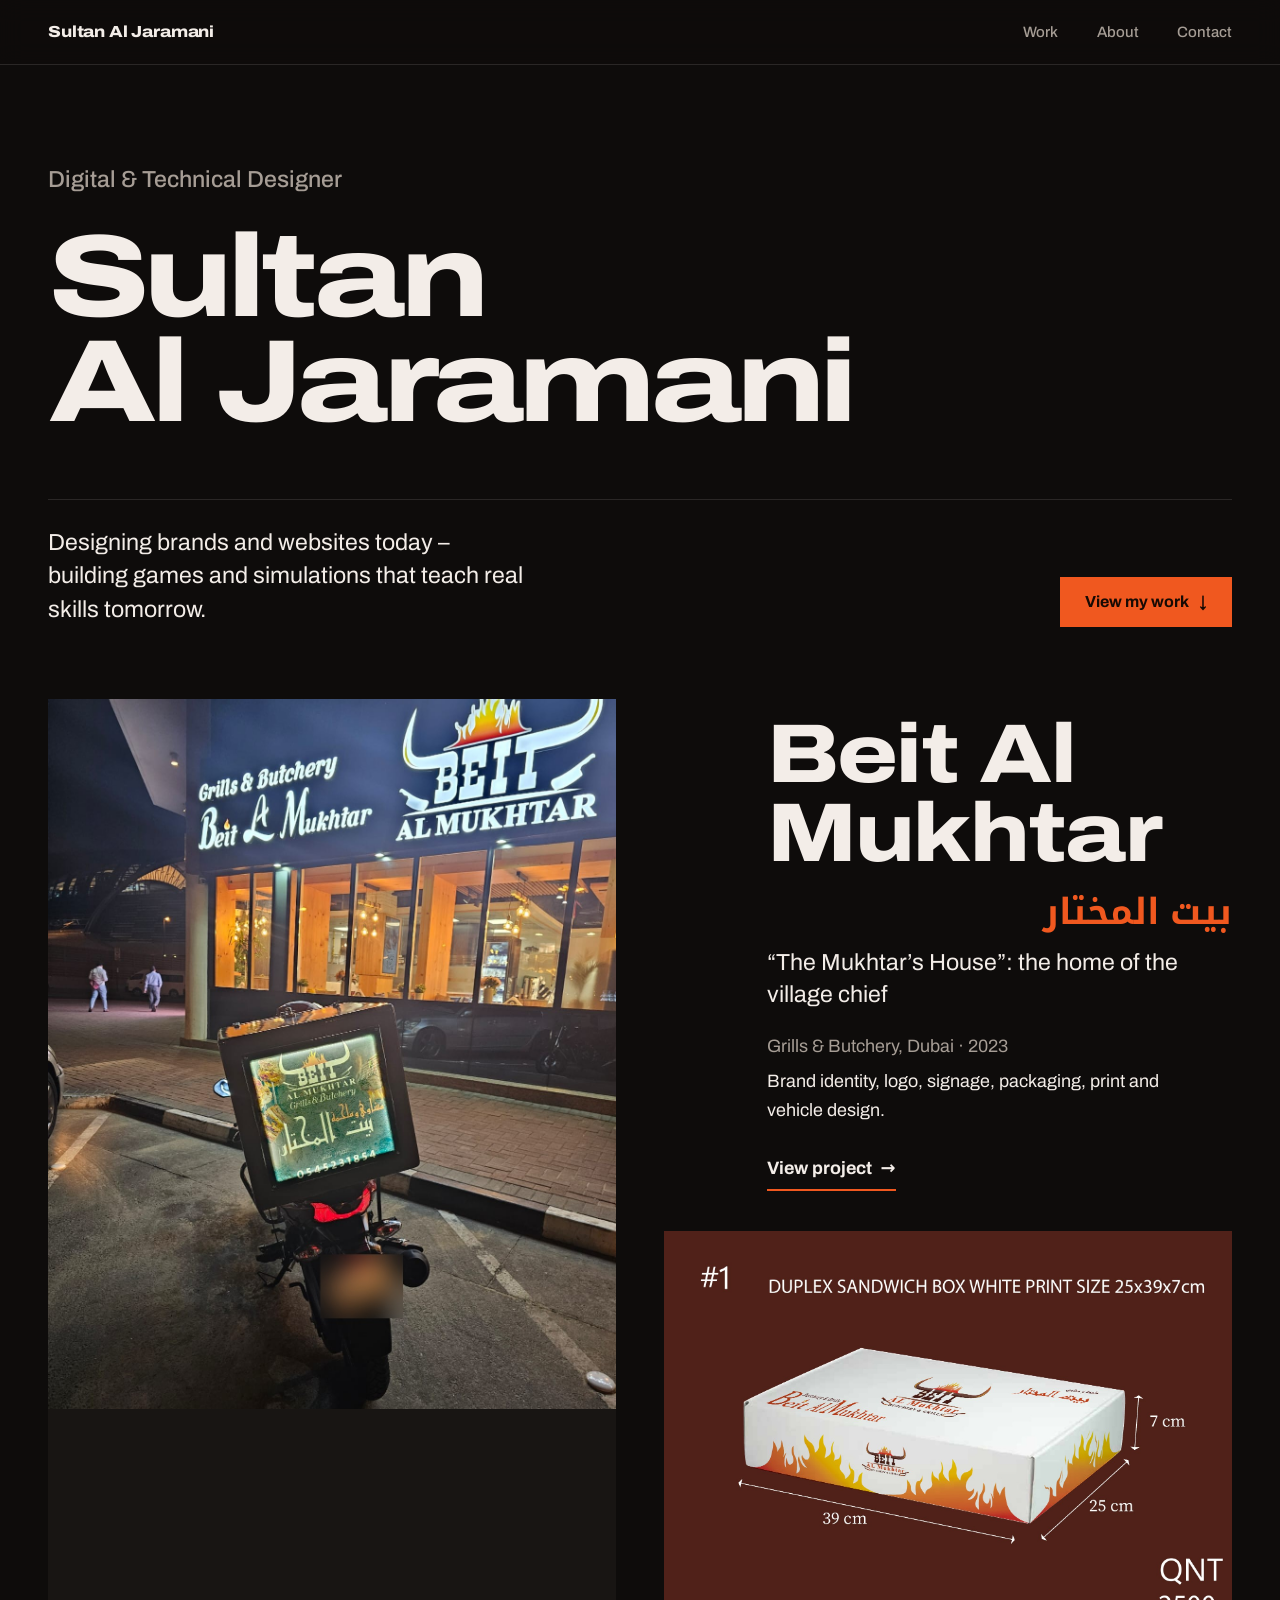
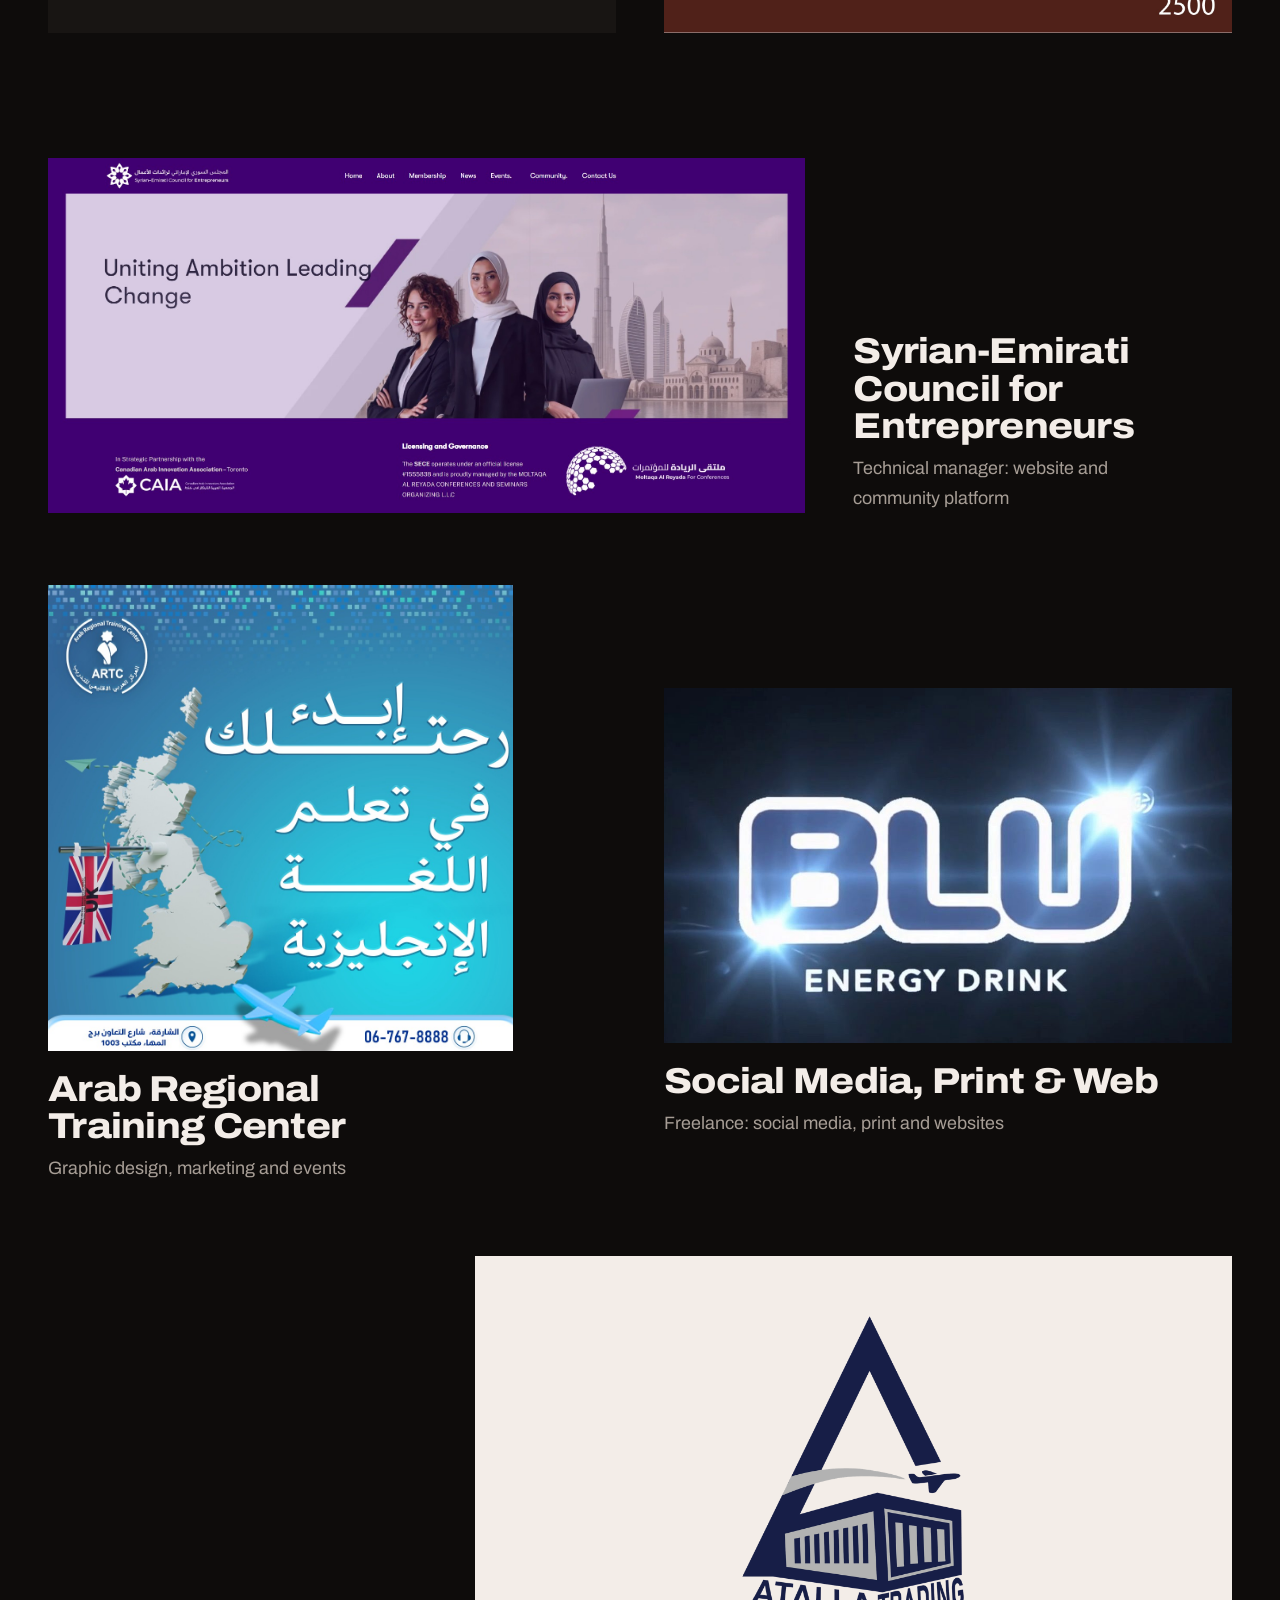
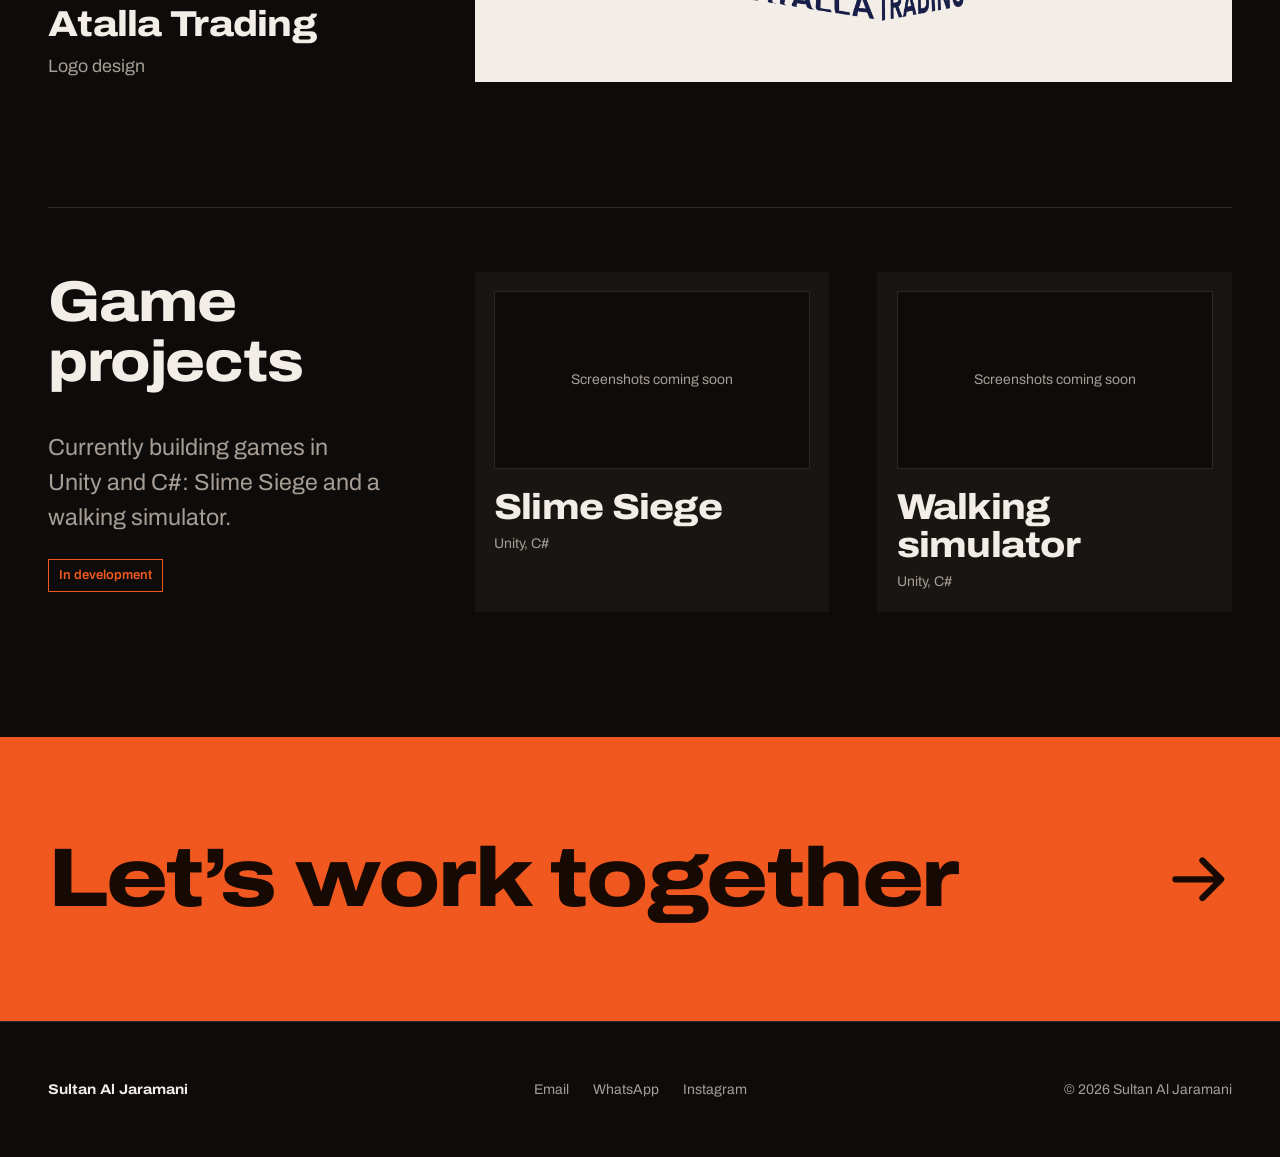
==== commit 224c8c1b: "Add contact details: email, WhatsApp and Instagram" ====
--- a/index.html
+++ b/index.html
@@ -43,7 +43,9 @@
     "@type": "Person",
     "name": "Sultan Al Jaramani",
     "jobTitle": "Digital & Technical Designer",
-    "url": "https://sultan200355.github.io/"
+    "url": "https://sultan200355.github.io/",
+    "email": "mailto:sultanaljaramani@gmail.com",
+    "sameAs": ["https://www.instagram.com/jaramani1/"]
   }
   </script>
 </head>
@@ -228,10 +230,11 @@
     <div class="container site-footer__inner">
       <p class="site-footer__name">Sultan Al Jaramani</p>
       <ul class="site-footer__links">
-        <li><a href="mailto:[MY EMAIL]">Email</a></li>
-        <li><a href="https://wa.me/[WHATSAPP NUMBER]">WhatsApp</a></li>
-        <li><a href="[INSTAGRAM LINK]">Instagram</a></li>
-        <li><a href="[LINKEDIN LINK]">LinkedIn</a></li>
+        <li><a href="mailto:sultanaljaramani@gmail.com">Email</a></li>
+        <li><a href="https://wa.me/31627978590">WhatsApp</a></li>
+        <li><a href="https://www.instagram.com/jaramani1/">Instagram</a></li>
+        <!-- LinkedIn hidden until you have your profile link:
+        <li><a href="https://www.linkedin.com/in/YOUR-PROFILE/">LinkedIn</a></li> -->
       </ul>
       <p class="site-footer__copy">&copy; <span data-year>2026</span> Sultan Al Jaramani</p>
     </div>
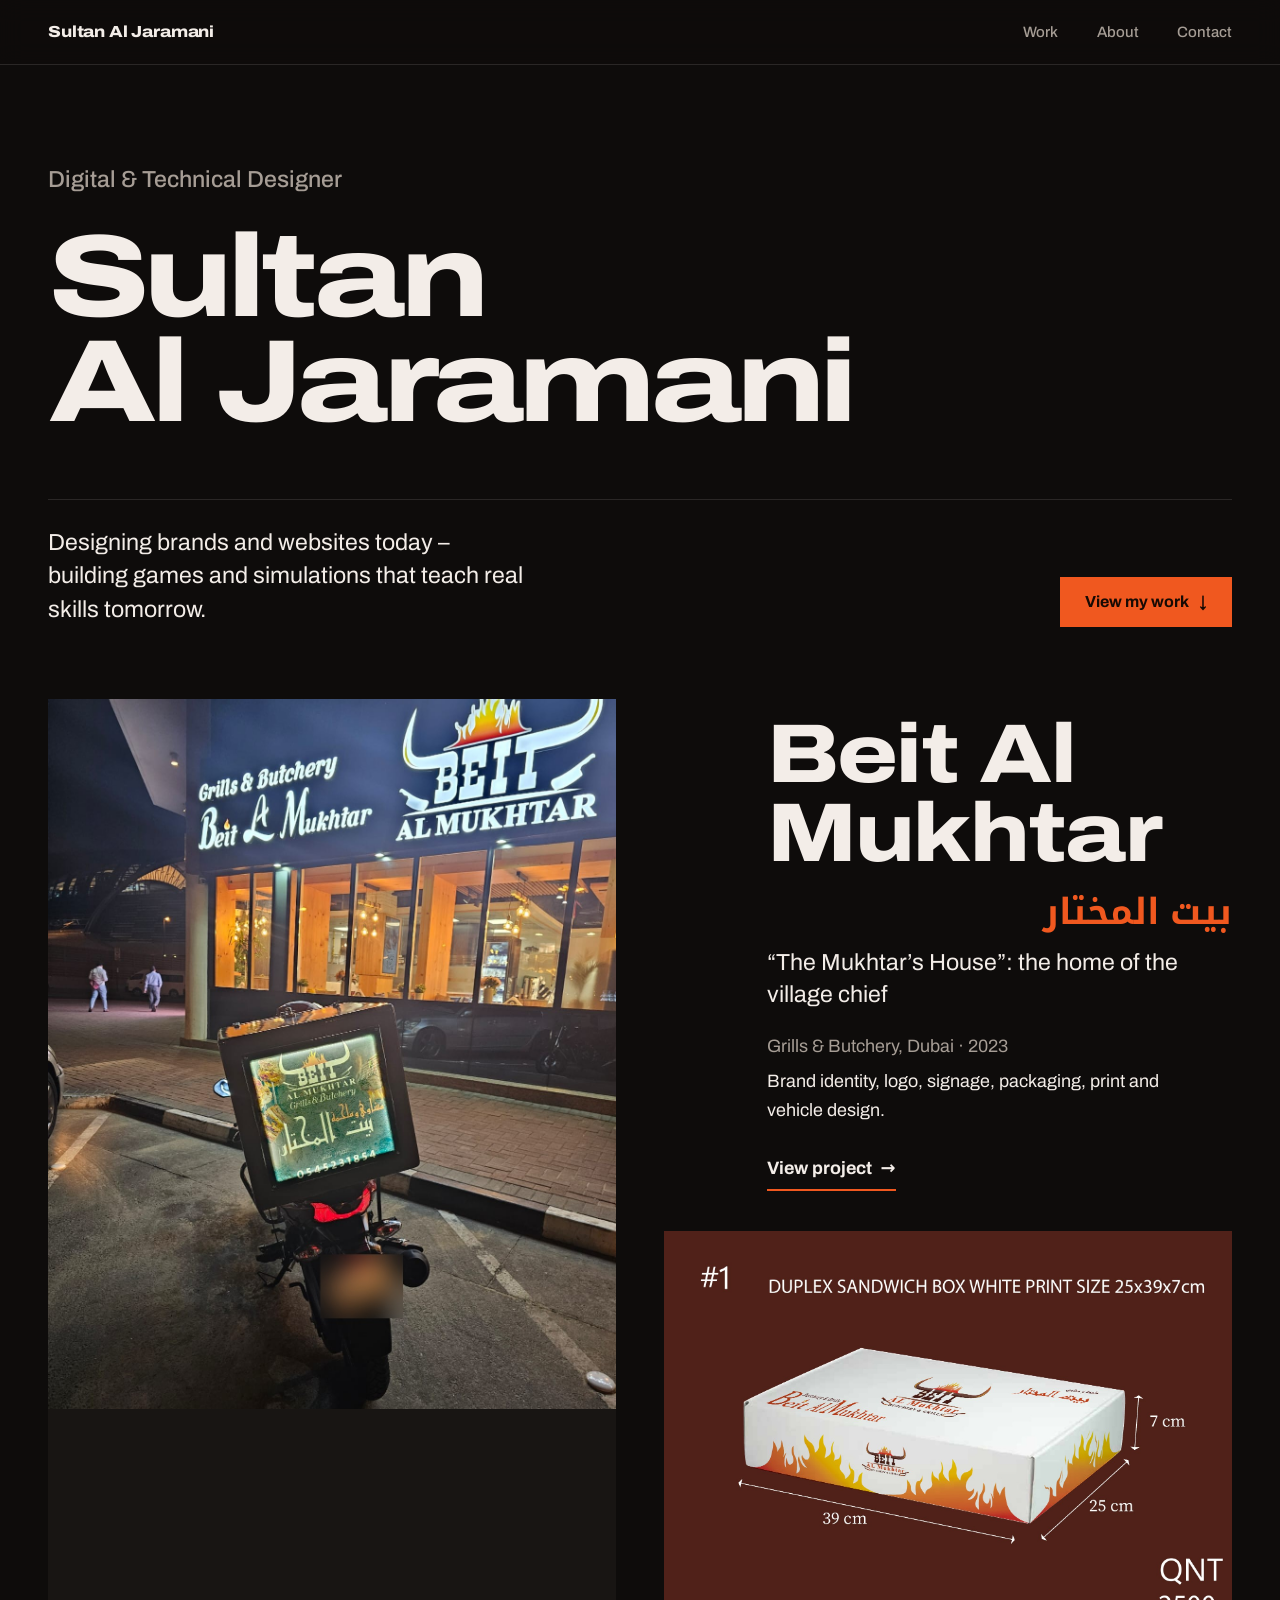
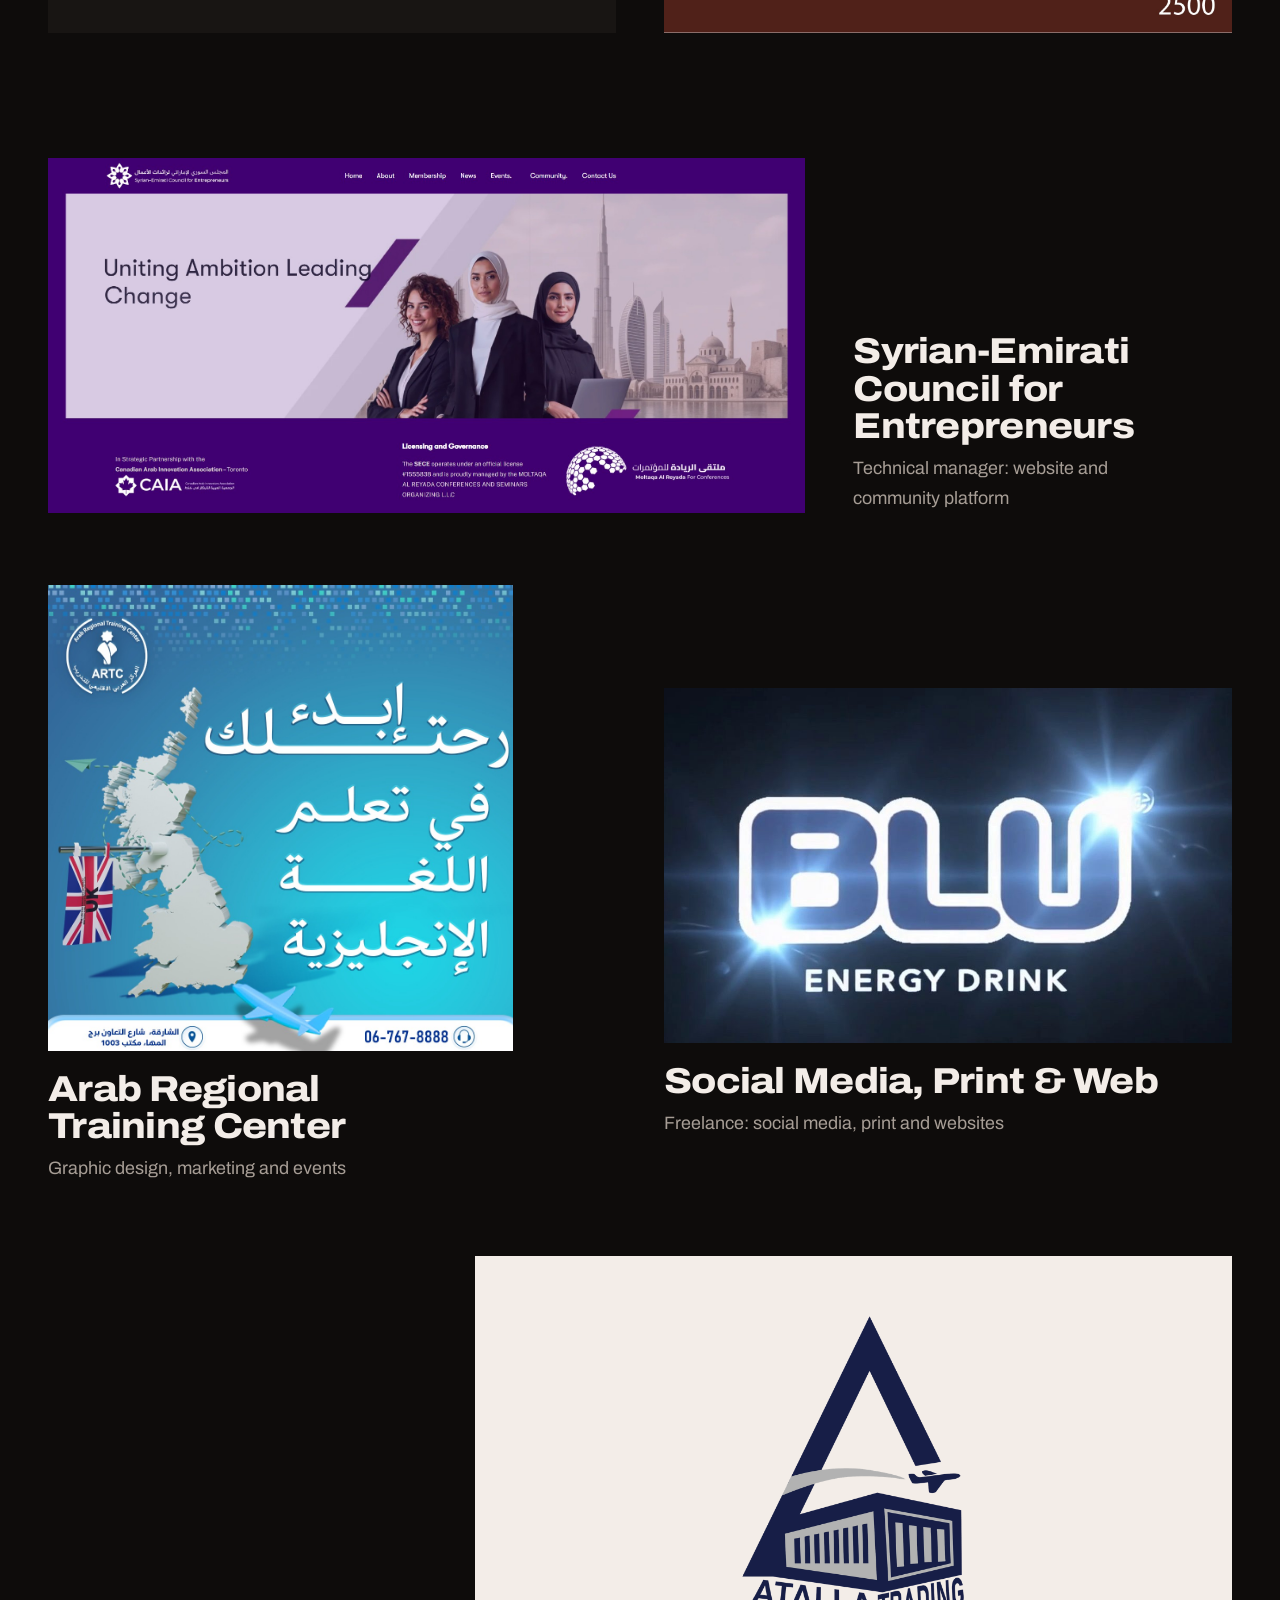
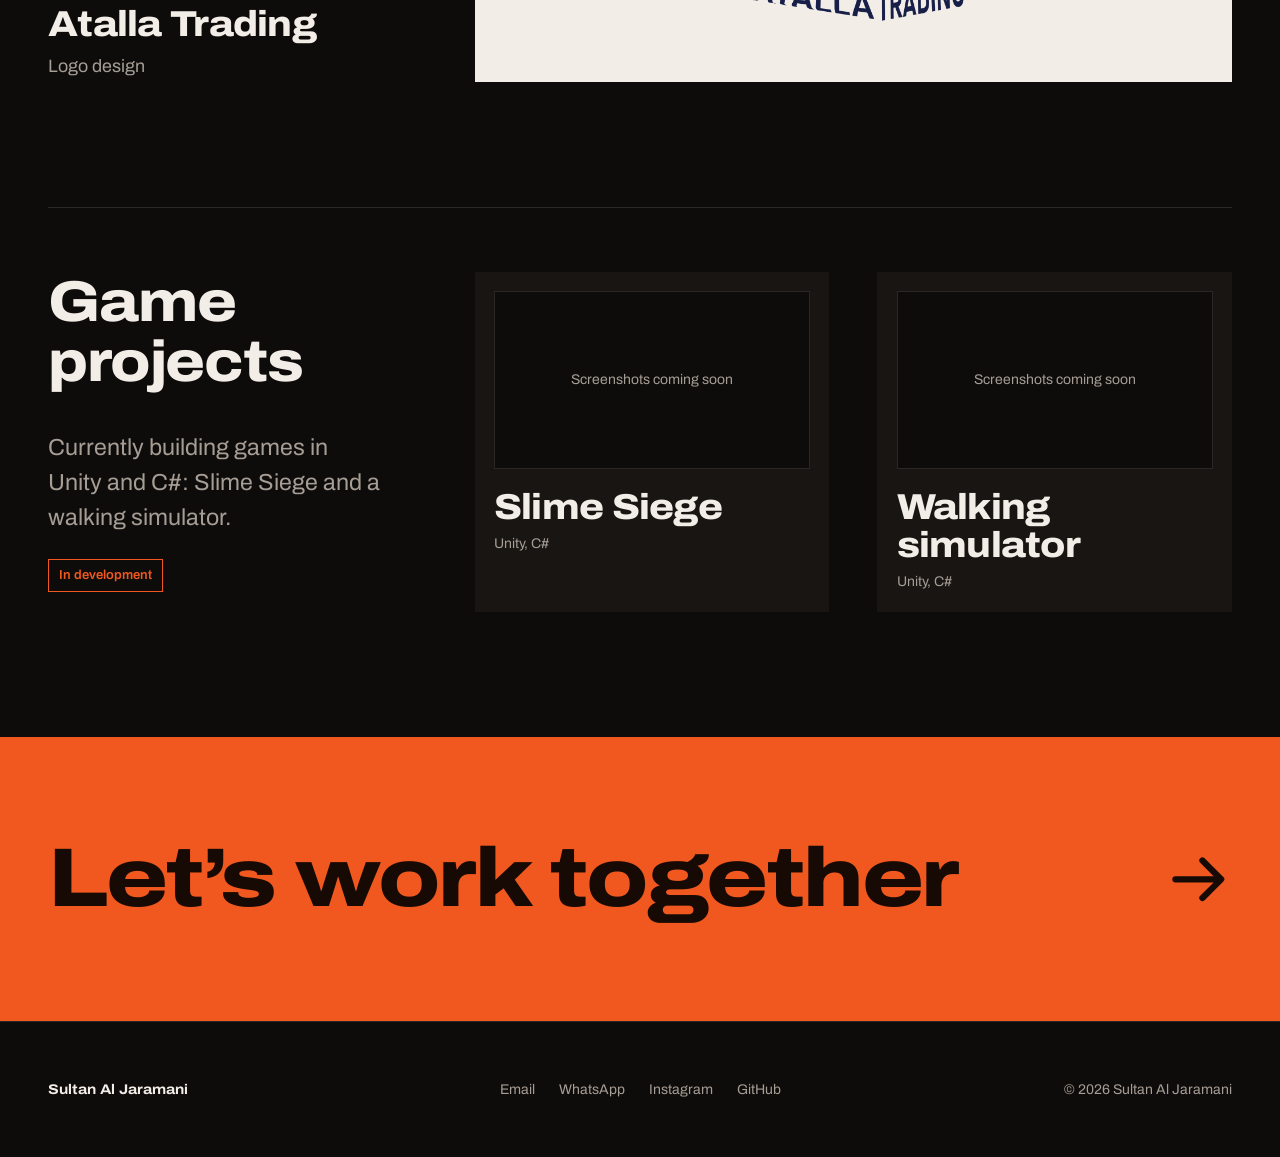
==== commit c62a3c89: "Add my photo to the About page and link my GitHub" ====
--- a/index.html
+++ b/index.html
@@ -45,7 +45,7 @@
     "jobTitle": "Digital & Technical Designer",
     "url": "https://sultan200355.github.io/",
     "email": "mailto:sultanaljaramani@gmail.com",
-    "sameAs": ["https://www.instagram.com/jaramani1/"]
+    "sameAs": ["https://www.instagram.com/jaramani1/", "https://github.com/sultan200355"]
   }
   </script>
 </head>
@@ -233,6 +233,7 @@
         <li><a href="mailto:sultanaljaramani@gmail.com">Email</a></li>
         <li><a href="https://wa.me/31627978590">WhatsApp</a></li>
         <li><a href="https://www.instagram.com/jaramani1/">Instagram</a></li>
+        <li><a href="https://github.com/sultan200355">GitHub</a></li>
         <!-- LinkedIn hidden until you have your profile link:
         <li><a href="https://www.linkedin.com/in/YOUR-PROFILE/">LinkedIn</a></li> -->
       </ul>
--- a/css/style.css
+++ b/css/style.css
@@ -1381,6 +1381,12 @@
   gap: clamp(2rem, 4vw, 3rem);
 }
 
+.about-hero__photo img {
+  width: 100%;
+  aspect-ratio: 4 / 5;
+  object-fit: cover;
+}
+
 .about-hero__title {
   font-size: var(--step-4);
   font-stretch: 118%;
